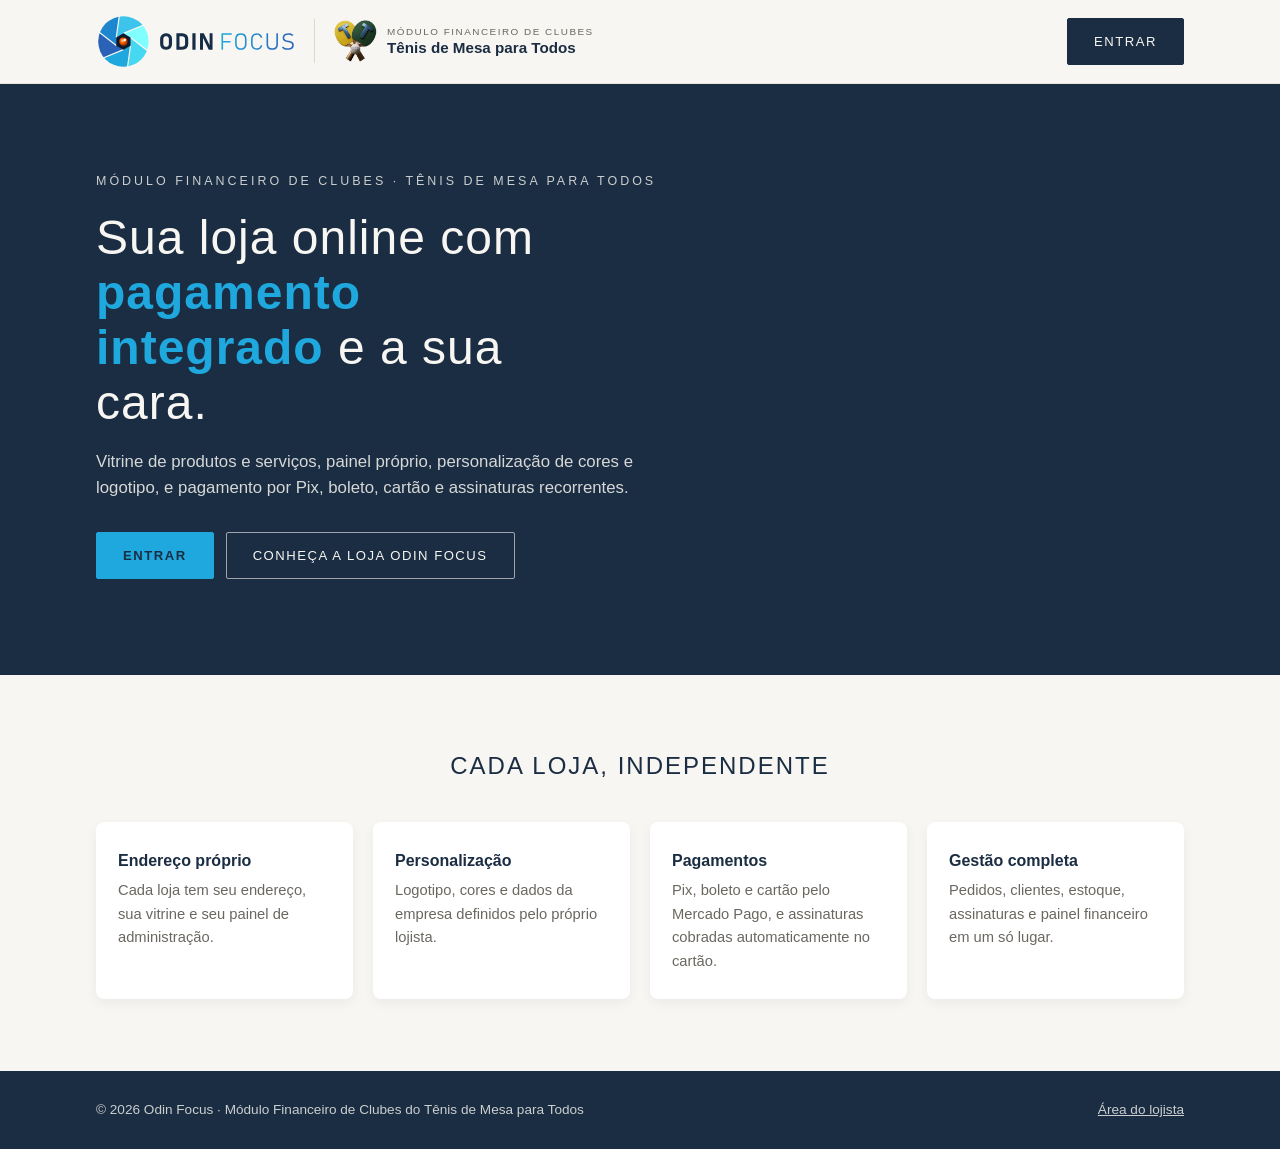
==== index.html @ c270cd3b "Identidade: selo do Tênis de Mesa para Todos (Módulo Financeiro de Clubes) O Odin Focus passa a se a" ====
<!DOCTYPE html>
<html lang="pt-BR">
<head>
  <meta charset="UTF-8">
  <meta name="viewport" content="width=device-width, initial-scale=1">
  <title>Odin Focus · Módulo Financeiro de Clubes · Tênis de Mesa para Todos</title>
  <meta name="description" content="Odin Focus, o Módulo Financeiro de Clubes do Tênis de Mesa para Todos: loja, painel próprio, personalização e pagamento por Pix, boleto, cartão e assinaturas.">
  <meta name="theme-color" content="#1B2D42">
  <link rel="icon" href="img/odin-focus-simbolo.svg" type="image/svg+xml">
  <style>
    :root { --azul: #1B2D42; --creme: #F7F6F2; --bege: #E5DECF; --realce: #1FA8DD; --texto: #333; --suave: #6B6760; }
    * { box-sizing: border-box; margin: 0; }
    body { font: 16px/1.6 'Helvetica Neue', Helvetica, Arial, sans-serif; color: var(--texto); background: var(--creme); }
    a { color: inherit; }
    .container { width: 100%; max-width: 1120px; margin: 0 auto; padding: 0 16px; }
    .topo { background: var(--creme); border-bottom: 1px solid #E9E4D9; position: sticky; top: 0; z-index: 10; }
    .topo-in { display: flex; align-items: center; justify-content: space-between; gap: 16px; padding: 14px 16px; }
    .topo img { width: 200px; height: auto; display: block; }
    .btn { display: inline-block; background: var(--azul); color: var(--creme); text-decoration: none; padding: 12px 26px; border-radius: 2px; letter-spacing: 1.5px; text-transform: uppercase; font-size: .82rem; border: 1px solid var(--azul); }
    .btn:hover { opacity: .9; }
    .btn-claro { background: transparent; color: var(--creme); border-color: rgba(247, 246, 242, .6); }
    .hero { background: var(--azul); color: var(--creme); padding: 88px 0 96px; }
    .hero h1 { font-size: clamp(1.9rem, 4.5vw, 3rem); line-height: 1.15; font-weight: 400; letter-spacing: 1px; max-width: 18ch; }
    .hero h1 strong { color: var(--realce); font-weight: 600; }
    .hero p { margin: 18px 0 30px; max-width: 58ch; opacity: .85; font-size: 1.05rem; }
    .hero .acoes { display: flex; gap: 12px; flex-wrap: wrap; }
    .hero .btn:not(.btn-claro) { background: var(--realce); border-color: var(--realce); color: var(--azul); font-weight: 600; }
    .recursos { padding: 72px 0; }
    .recursos h2 { text-align: center; color: var(--azul); font-size: 1.5rem; letter-spacing: 2px; text-transform: uppercase; font-weight: 400; margin-bottom: 36px; }
    .grade { display: grid; grid-template-columns: repeat(auto-fit, minmax(240px, 1fr)); gap: 20px; }
    .card { background: #fff; border-radius: 8px; padding: 26px 22px; box-shadow: 0 4px 12px rgba(0, 0, 0, .05); }
    .card h3 { color: var(--azul); font-size: 1rem; margin-bottom: 6px; }
    .card p { color: var(--suave); font-size: .92rem; }
    .rodape { background: var(--azul); color: var(--creme); padding: 28px 0; font-size: .85rem; }
    .rodape-in { display: flex; justify-content: space-between; gap: 16px; flex-wrap: wrap; opacity: .8; }
    /* Selo do Tênis de Mesa para Todos: o Odin Focus é o Módulo Financeiro de Clubes */
    .topo-marcas { display: flex; align-items: center; gap: 18px; min-width: 0; }
    .selo-clubes { display: inline-flex; align-items: center; gap: 10px; color: var(--azul); text-decoration: none; line-height: 1.25; padding-left: 18px; border-left: 1px solid #E0D9CB; }
    .topo .selo-clubes img { width: 44px; height: 44px; object-fit: contain; flex: none; }
    .selo-clubes span { display: flex; flex-direction: column; }
    .selo-clubes small { font-size: .62rem; letter-spacing: 1.5px; text-transform: uppercase; color: var(--suave); }
    .selo-clubes strong { font-size: .95rem; }
    .selo-clubes:hover strong { text-decoration: underline; text-underline-offset: 3px; }
    .hero .sobretitulo { font-size: .78rem; letter-spacing: 3px; text-transform: uppercase; opacity: .8; margin: 0 0 18px; max-width: none; }
    @media (max-width: 760px) { .selo-clubes span { display: none; } .selo-clubes { padding-left: 12px; } .topo-marcas { gap: 12px; } }
    @media (max-width: 560px) { .topo img { width: 150px; } .btn { padding: 11px 18px; } .hero { padding: 60px 0; } }
  </style>
</head>
<body>
  <header class="topo">
    <div class="topo-in container">
      <div class="topo-marcas">
        <a href="/" aria-label="Odin Focus"><img src="img/odin-focus-logo.svg" alt="Odin Focus" width="200" height="55"></a>
        <a class="selo-clubes" href="https://www.tenisdemesasp.com.br" target="_blank" rel="noopener" aria-label="Módulo Financeiro de Clubes · Tênis de Mesa para Todos">
          <img src="loja/img/tenis-de-mesa-para-todos.png" alt="" width="44" height="44">
          <span><small>Módulo Financeiro de Clubes</small><strong>Tênis de Mesa para Todos</strong></span>
        </a>
      </div>
      <a class="btn" href="loja/entrar.html">Entrar</a>
    </div>
  </header>

  <main>
    <section class="hero">
      <div class="container">
        <p class="sobretitulo">Módulo Financeiro de Clubes · Tênis de Mesa para Todos</p>
        <h1>Sua loja online com <strong>pagamento integrado</strong> e a sua cara.</h1>
        <p>Vitrine de produtos e serviços, painel próprio, personalização de cores e logotipo, e pagamento por Pix, boleto, cartão e assinaturas recorrentes.</p>
        <div class="acoes">
          <a class="btn" href="loja/entrar.html">Entrar</a>
          <a class="btn btn-claro" href="loja/">Conheça a loja Odin Focus</a>
        </div>
      </div>
    </section>

    <section class="recursos">
      <div class="container">
        <h2>Cada loja, independente</h2>
        <div class="grade">
          <div class="card"><h3>Endereço próprio</h3><p>Cada loja tem seu endereço, sua vitrine e seu painel de administração.</p></div>
          <div class="card"><h3>Personalização</h3><p>Logotipo, cores e dados da empresa definidos pelo próprio lojista.</p></div>
          <div class="card"><h3>Pagamentos</h3><p>Pix, boleto e cartão pelo Mercado Pago, e assinaturas cobradas automaticamente no cartão.</p></div>
          <div class="card"><h3>Gestão completa</h3><p>Pedidos, clientes, estoque, assinaturas e painel financeiro em um só lugar.</p></div>
        </div>
      </div>
    </section>
  </main>

  <footer class="rodape">
    <div class="container rodape-in">
      <span>© <span id="ano">2026</span> Odin Focus · Módulo Financeiro de Clubes do Tênis de Mesa para Todos</span>
      <a href="loja/entrar.html">Área do lojista</a>
    </div>
  </footer>
  <script>document.getElementById('ano').textContent = new Date().getFullYear();</script>
</body>
</html>
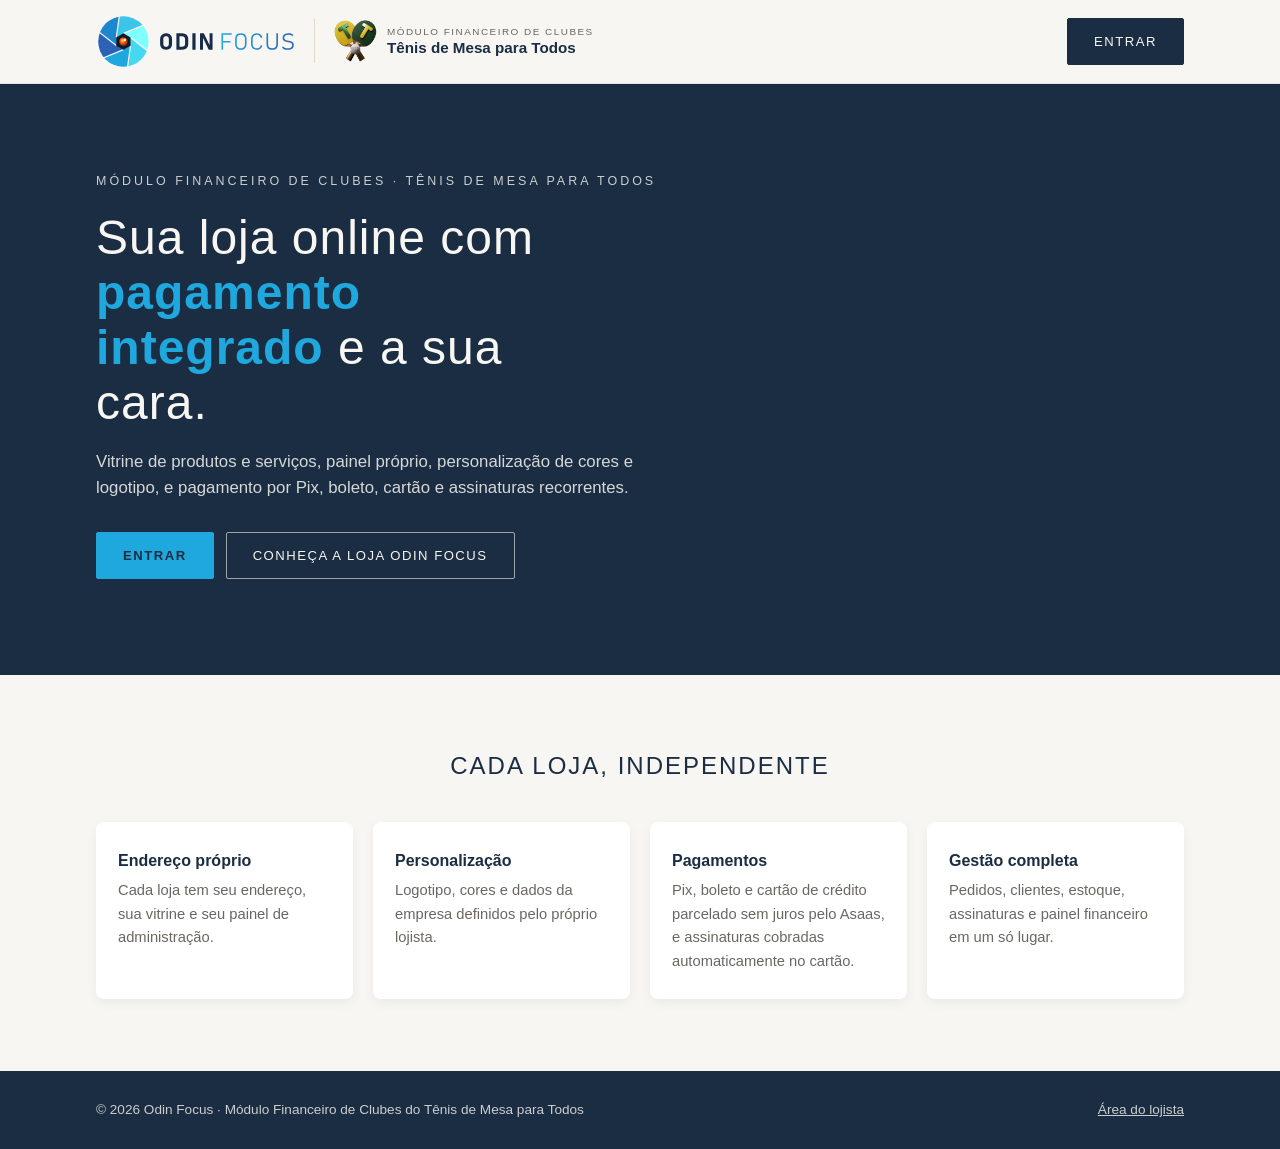
==== commit edea274e: "Pagamentos: só o Asaas (Pix, boleto, cartão de crédito e assinaturas); sai o Mercado Pago - Pix com " ====
--- a/index.html
+++ b/index.html
@@ -79,7 +79,7 @@
         <div class="grade">
           <div class="card"><h3>Endereço próprio</h3><p>Cada loja tem seu endereço, sua vitrine e seu painel de administração.</p></div>
           <div class="card"><h3>Personalização</h3><p>Logotipo, cores e dados da empresa definidos pelo próprio lojista.</p></div>
-          <div class="card"><h3>Pagamentos</h3><p>Pix, boleto e cartão pelo Mercado Pago, e assinaturas cobradas automaticamente no cartão.</p></div>
+          <div class="card"><h3>Pagamentos</h3><p>Pix, boleto e cartão de crédito parcelado sem juros pelo Asaas, e assinaturas cobradas automaticamente no cartão.</p></div>
           <div class="card"><h3>Gestão completa</h3><p>Pedidos, clientes, estoque, assinaturas e painel financeiro em um só lugar.</p></div>
         </div>
       </div>
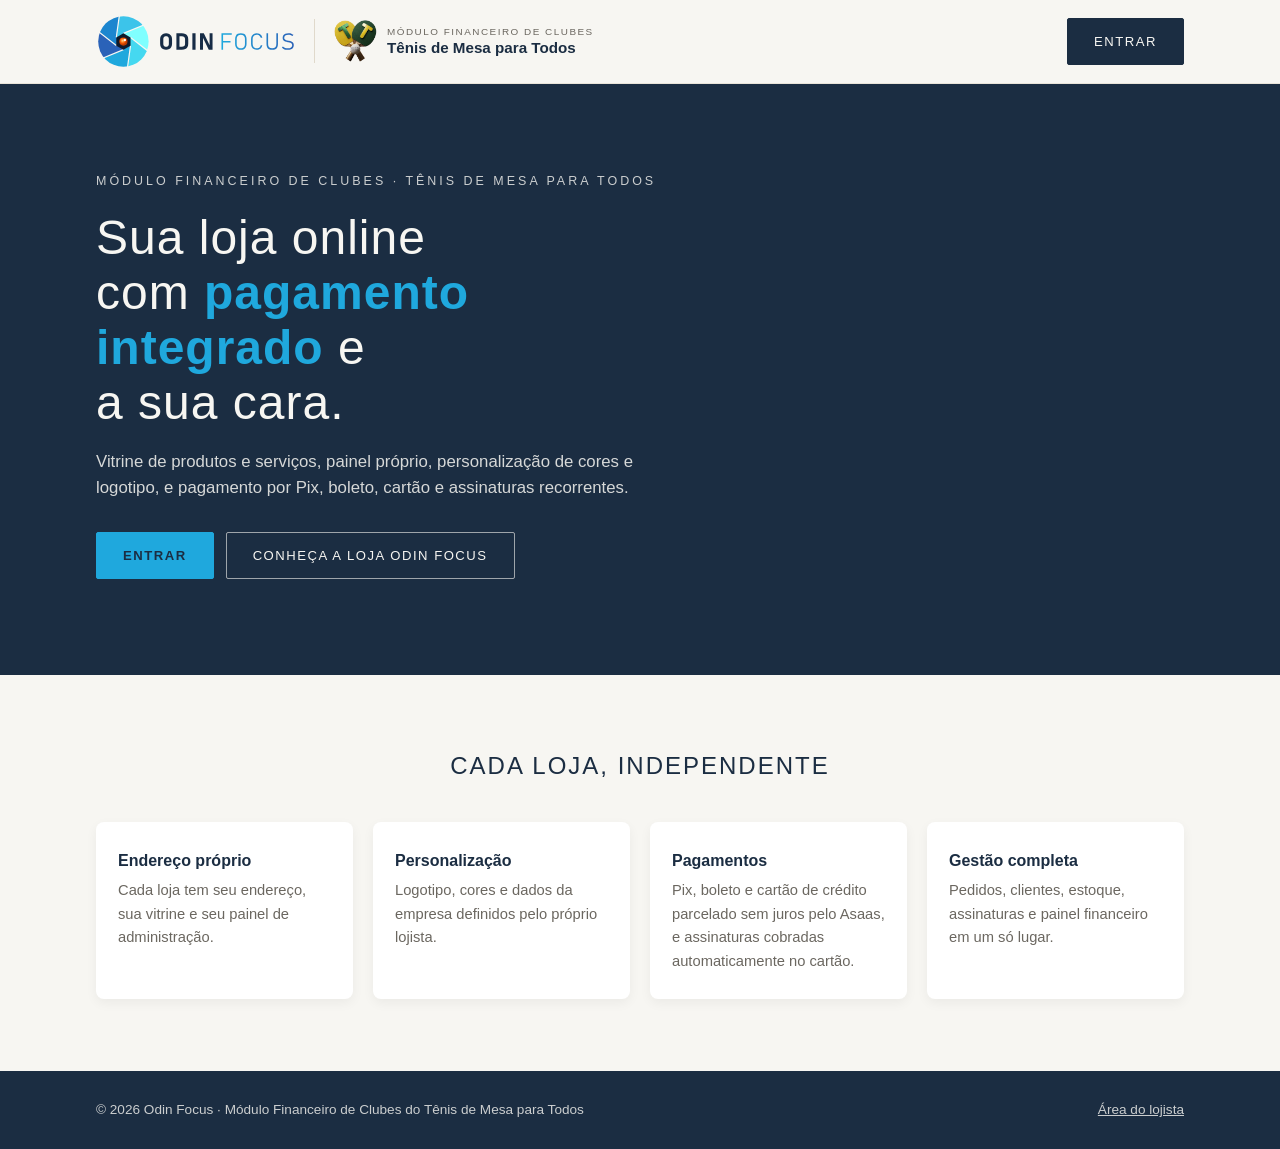
==== commit 2f269e69: "Destaque: título sem palavra sozinha na linha (text-wrap: balance, 20ch, fonte menor em telas médias" ====
--- a/index.html
+++ b/index.html
@@ -20,7 +20,7 @@
     .btn:hover { opacity: .9; }
     .btn-claro { background: transparent; color: var(--creme); border-color: rgba(247, 246, 242, .6); }
     .hero { background: var(--azul); color: var(--creme); padding: 88px 0 96px; }
-    .hero h1 { font-size: clamp(1.9rem, 4.5vw, 3rem); line-height: 1.15; font-weight: 400; letter-spacing: 1px; max-width: 18ch; }
+    .hero h1 { font-size: clamp(1.9rem, 4.5vw, 3rem); line-height: 1.15; font-weight: 400; letter-spacing: 1px; max-width: 18ch; text-wrap: balance; }
     .hero h1 strong { color: var(--realce); font-weight: 600; }
     .hero p { margin: 18px 0 30px; max-width: 58ch; opacity: .85; font-size: 1.05rem; }
     .hero .acoes { display: flex; gap: 12px; flex-wrap: wrap; }
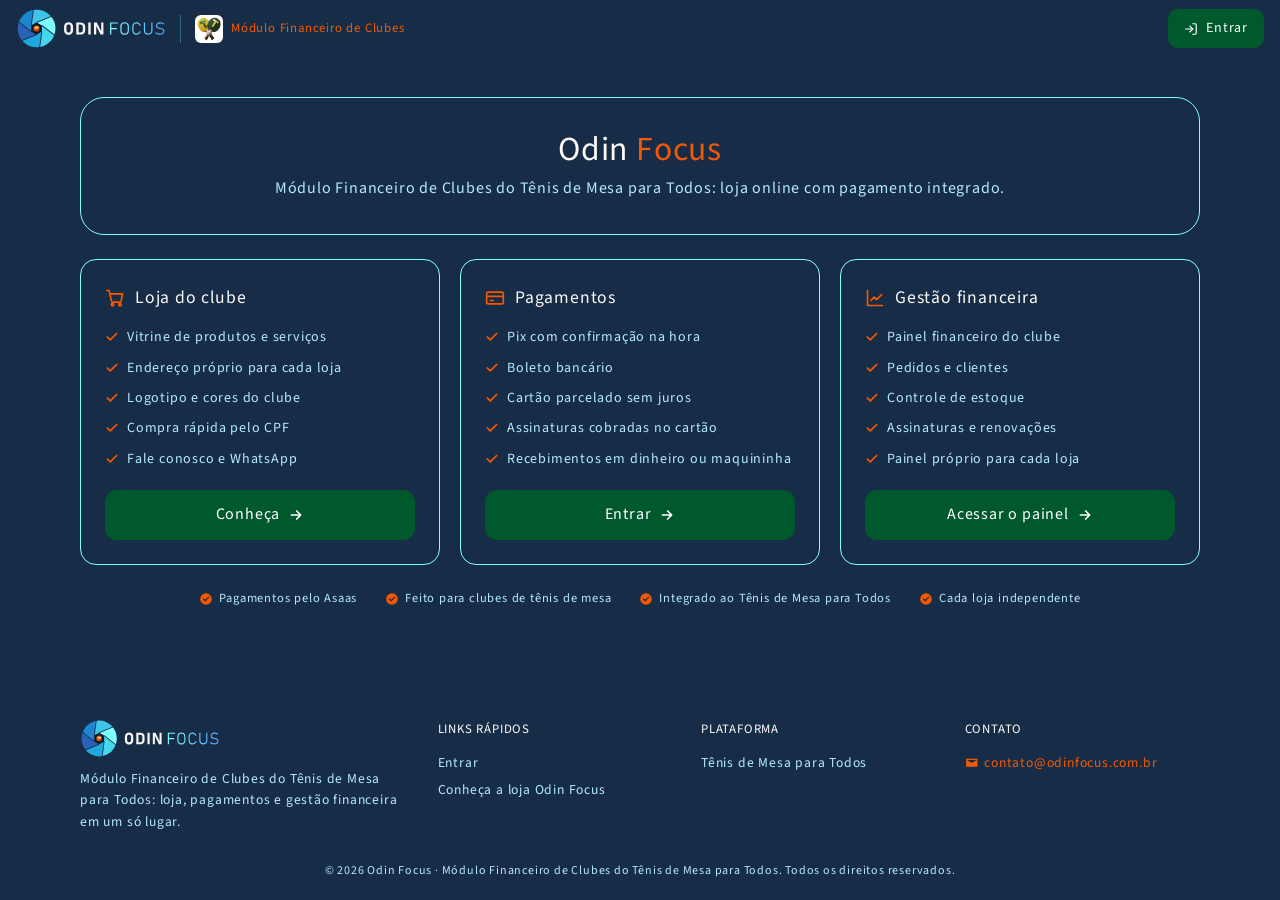
==== commit b6dfaaa8: "Padrão visual do Tênis de Mesa para Todos em todo o Odin - Fonte Source Sans 3 sem negrito e com esp" ====
--- a/index.html
+++ b/index.html
@@ -5,91 +5,165 @@
   <meta name="viewport" content="width=device-width, initial-scale=1">
   <title>Odin Focus · Módulo Financeiro de Clubes · Tênis de Mesa para Todos</title>
   <meta name="description" content="Odin Focus, o Módulo Financeiro de Clubes do Tênis de Mesa para Todos: loja, painel próprio, personalização e pagamento por Pix, boleto, cartão e assinaturas.">
-  <meta name="theme-color" content="#1B2D42">
+  <meta name="theme-color" content="#172C46">
   <link rel="icon" href="img/odin-focus-simbolo.svg" type="image/svg+xml">
+  <!-- Fonte do Tênis de Mesa para Todos: Source Sans 3 (Google Fonts) -->
+  <link rel="preconnect" href="https://fonts.googleapis.com">
+  <link rel="preconnect" href="https://fonts.gstatic.com" crossorigin>
+  <link href="https://fonts.googleapis.com/css2?family=Source+Sans+3&display=swap" rel="stylesheet">
   <style>
-    :root { --azul: #1B2D42; --creme: #F7F6F2; --bege: #E5DECF; --realce: #1FA8DD; --texto: #333; --suave: #6B6760; }
-    * { box-sizing: border-box; margin: 0; }
-    body { font: 16px/1.6 'Helvetica Neue', Helvetica, Arial, sans-serif; color: var(--texto); background: var(--creme); }
+    /* Padrão visual do Tênis de Mesa para Todos (tenisdemesasp.com.br): fundo azul-marinho, textos celeste,
+       quadros só com borda ciano, botões verdes, ícones laranja, Source Sans 3 sem negrito. */
+    :root { --marinho: #172C46; --celeste: #B4ECFC; --borda: #80FFFF; --verde: #00592D; --laranja: #F45900; --neve: #FFFAFA; color-scheme: dark; }
+    * { box-sizing: border-box; margin: 0; font-weight: 400; }
+    body { font: 16px/1.6 'Source Sans 3', 'Segoe UI', Arial, sans-serif; letter-spacing: .05em; color: var(--celeste); background: var(--marinho); min-height: 100vh; display: flex; flex-direction: column; -webkit-font-smoothing: antialiased; }
     a { color: inherit; }
-    .container { width: 100%; max-width: 1120px; margin: 0 auto; padding: 0 16px; }
-    .topo { background: var(--creme); border-bottom: 1px solid #E9E4D9; position: sticky; top: 0; z-index: 10; }
-    .topo-in { display: flex; align-items: center; justify-content: space-between; gap: 16px; padding: 14px 16px; }
-    .topo img { width: 200px; height: auto; display: block; }
-    .btn { display: inline-block; background: var(--azul); color: var(--creme); text-decoration: none; padding: 12px 26px; border-radius: 2px; letter-spacing: 1.5px; text-transform: uppercase; font-size: .82rem; border: 1px solid var(--azul); }
-    .btn:hover { opacity: .9; }
-    .btn-claro { background: transparent; color: var(--creme); border-color: rgba(247, 246, 242, .6); }
-    .hero { background: var(--azul); color: var(--creme); padding: 88px 0 96px; }
-    .hero h1 { font-size: clamp(1.9rem, 4.5vw, 3rem); line-height: 1.15; font-weight: 400; letter-spacing: 1px; max-width: 18ch; text-wrap: balance; }
-    .hero h1 strong { color: var(--realce); font-weight: 600; }
-    .hero p { margin: 18px 0 30px; max-width: 58ch; opacity: .85; font-size: 1.05rem; }
-    .hero .acoes { display: flex; gap: 12px; flex-wrap: wrap; }
-    .hero .btn:not(.btn-claro) { background: var(--realce); border-color: var(--realce); color: var(--azul); font-weight: 600; }
-    .recursos { padding: 72px 0; }
-    .recursos h2 { text-align: center; color: var(--azul); font-size: 1.5rem; letter-spacing: 2px; text-transform: uppercase; font-weight: 400; margin-bottom: 36px; }
-    .grade { display: grid; grid-template-columns: repeat(auto-fit, minmax(240px, 1fr)); gap: 20px; }
-    .card { background: #fff; border-radius: 8px; padding: 26px 22px; box-shadow: 0 4px 12px rgba(0, 0, 0, .05); }
-    .card h3 { color: var(--azul); font-size: 1rem; margin-bottom: 6px; }
-    .card p { color: var(--suave); font-size: .92rem; }
-    .rodape { background: var(--azul); color: var(--creme); padding: 28px 0; font-size: .85rem; }
-    .rodape-in { display: flex; justify-content: space-between; gap: 16px; flex-wrap: wrap; opacity: .8; }
-    /* Selo do Tênis de Mesa para Todos: o Odin Focus é o Módulo Financeiro de Clubes */
-    .topo-marcas { display: flex; align-items: center; gap: 18px; min-width: 0; }
-    .selo-clubes { display: inline-flex; align-items: center; gap: 10px; color: var(--azul); text-decoration: none; line-height: 1.25; padding-left: 18px; border-left: 1px solid #E0D9CB; }
-    .topo .selo-clubes img { width: 44px; height: 44px; object-fit: contain; flex: none; }
-    .selo-clubes span { display: flex; flex-direction: column; }
-    .selo-clubes small { font-size: .62rem; letter-spacing: 1.5px; text-transform: uppercase; color: var(--suave); }
-    .selo-clubes strong { font-size: .95rem; }
-    .selo-clubes:hover strong { text-decoration: underline; text-underline-offset: 3px; }
-    .hero .sobretitulo { font-size: .78rem; letter-spacing: 3px; text-transform: uppercase; opacity: .8; margin: 0 0 18px; max-width: none; }
-    @media (max-width: 760px) { .selo-clubes span { display: none; } .selo-clubes { padding-left: 12px; } .topo-marcas { gap: 12px; } }
-    @media (max-width: 560px) { .topo img { width: 150px; } .btn { padding: 11px 18px; } .hero { padding: 60px 0; } }
+    .ico { width: 1em; height: 1em; flex: none; }
+    .container { width: 100%; max-width: 1152px; margin: 0 auto; padding: 0 16px; }
+
+    /* Barra fina no topo */
+    .topo { position: sticky; top: 0; z-index: 10; background: var(--marinho); font-size: .8rem; }
+    .topo-in { display: flex; align-items: center; justify-content: space-between; gap: 12px; padding: 8px 16px; flex-wrap: wrap; max-width: 1280px; margin: 0 auto; }
+    .topo-marcas { display: flex; align-items: center; gap: 14px; min-width: 0; }
+    .topo-logo img { width: 150px; height: auto; display: block; }
+    .selo-clubes { display: inline-flex; align-items: center; gap: 8px; text-decoration: none; color: var(--laranja); padding-left: 14px; border-left: 1px solid rgba(128, 255, 255, .3); }
+    .selo-clubes img { width: 28px; height: 28px; object-fit: contain; background: #fff; border-radius: 6px; padding: 2px; }
+    .selo-clubes:hover span { text-decoration: underline; text-underline-offset: 3px; }
+    .btn { display: inline-flex; align-items: center; justify-content: center; gap: 8px; background: var(--verde); color: #fff; text-decoration: none; padding: 12px 20px; border-radius: 12px; font-size: 1rem; transition: filter .2s ease; }
+    .btn:hover { filter: brightness(1.15); }
+    .btn-topo { padding: 8px 16px; font-size: .875rem; border-radius: 10px; }
+
+    main { flex: 1; padding: 40px 0 24px; }
+    /* Quadro de apresentação */
+    .hero { border: 1px solid var(--borda); border-radius: 24px; padding: 32px 24px; text-align: center; }
+    .hero h1 { color: var(--neve); font-size: clamp(1.6rem, 3vw, 2.1rem); line-height: 1.2; }
+    .hero h1 span { color: var(--laranja); }
+    .hero p { margin-top: 6px; }
+    /* Três quadros com lista de recursos */
+    .cartoes { display: grid; grid-template-columns: repeat(3, 1fr); gap: 20px; margin-top: 24px; }
+    .cartao { border: 1px solid var(--borda); border-radius: 16px; padding: 24px; display: flex; flex-direction: column; }
+    .cartao h2 { display: flex; align-items: center; gap: 10px; color: var(--neve); font-size: 1.1rem; margin-bottom: 14px; }
+    .cartao h2 .ico { color: var(--laranja); width: 20px; height: 20px; }
+    .cartao ul { list-style: none; padding: 0; display: grid; gap: 8px; font-size: .875rem; flex: 1; }
+    .cartao li { display: flex; align-items: flex-start; gap: 8px; }
+    .cartao li .ico { color: var(--laranja); margin-top: 4px; width: 14px; height: 14px; }
+    .cartao .btn { margin-top: 20px; width: 100%; }
+    /* Selos com ícone laranja */
+    .selos { display: flex; flex-wrap: wrap; justify-content: center; gap: 10px 28px; margin-top: 24px; font-size: .78rem; }
+    .selos span { display: inline-flex; align-items: center; gap: 6px; }
+    .selos .ico { color: var(--laranja); width: 14px; height: 14px; }
+
+    /* Rodapé em colunas */
+    .rodape { padding: 36px 0 20px; font-size: .85rem; }
+    .rodape-in { display: grid; grid-template-columns: 1.4fr 1fr 1fr 1fr; gap: 28px; }
+    .rodape h3 { color: var(--neve); font-size: .8rem; text-transform: uppercase; margin-bottom: 12px; }
+    .rodape ul { list-style: none; padding: 0; display: grid; gap: 6px; }
+    .rodape a { text-decoration: none; }
+    .rodape a:hover { color: var(--laranja); }
+    .rodape-marca img { width: 140px; height: auto; display: block; margin-bottom: 10px; }
+    .rodape .contato a { color: var(--laranja); display: inline-flex; align-items: center; gap: 6px; }
+    .rodape-base { text-align: center; font-size: .75rem; margin-top: 28px; }
+    @media (max-width: 860px) { .cartoes { grid-template-columns: 1fr; } .rodape-in { grid-template-columns: 1fr 1fr; } }
+    @media (max-width: 560px) { .topo-logo img { width: 120px; } .selo-clubes span { display: none; } .hero { padding: 24px 16px; } .rodape-in { grid-template-columns: 1fr; } }
   </style>
 </head>
 <body>
   <header class="topo">
-    <div class="topo-in container">
+    <div class="topo-in">
       <div class="topo-marcas">
-        <a href="/" aria-label="Odin Focus"><img src="img/odin-focus-logo.svg" alt="Odin Focus" width="200" height="55"></a>
-        <a class="selo-clubes" href="https://www.tenisdemesasp.com.br" target="_blank" rel="noopener" aria-label="Módulo Financeiro de Clubes · Tênis de Mesa para Todos">
-          <img src="loja/img/tenis-de-mesa-para-todos.png" alt="" width="44" height="44">
-          <span><small>Módulo Financeiro de Clubes</small><strong>Tênis de Mesa para Todos</strong></span>
+        <a class="topo-logo" href="/" aria-label="Odin Focus"><img src="img/odin-focus-logo-negativo.svg" alt="Odin Focus" width="150" height="42"></a>
+        <a class="selo-clubes" href="https://www.tenisdemesasp.com.br" target="_blank" rel="noopener" title="Tênis de Mesa para Todos">
+          <img src="loja/img/tenis-de-mesa-para-todos.png" alt="" width="28" height="28">
+          <span>Módulo Financeiro de Clubes</span>
         </a>
       </div>
-      <a class="btn" href="loja/entrar.html">Entrar</a>
+      <a class="btn btn-topo" href="loja/entrar.html">
+        <svg class="ico" viewBox="0 0 24 24" fill="none" stroke="currentColor" stroke-width="2" stroke-linecap="round" stroke-linejoin="round" aria-hidden="true"><path d="M15 3h4a2 2 0 0 1 2 2v14a2 2 0 0 1-2 2h-4"/><path d="M10 17l5-5-5-5"/><path d="M15 12H3"/></svg>
+        Entrar
+      </a>
     </div>
   </header>
 
   <main>
-    <section class="hero">
-      <div class="container">
-        <p class="sobretitulo">Módulo Financeiro de Clubes · Tênis de Mesa para Todos</p>
-        <h1>Sua loja online com <strong>pagamento integrado</strong> e a sua cara.</h1>
-        <p>Vitrine de produtos e serviços, painel próprio, personalização de cores e logotipo, e pagamento por Pix, boleto, cartão e assinaturas recorrentes.</p>
-        <div class="acoes">
-          <a class="btn" href="loja/entrar.html">Entrar</a>
-          <a class="btn btn-claro" href="loja/">Conheça a loja Odin Focus</a>
-        </div>
+    <div class="container">
+      <section class="hero">
+        <h1>Odin <span>Focus</span></h1>
+        <p>Módulo Financeiro de Clubes do Tênis de Mesa para Todos: loja online com pagamento integrado.</p>
+      </section>
+
+      <div class="cartoes">
+        <section class="cartao">
+          <h2><svg class="ico" viewBox="0 0 24 24" fill="none" stroke="currentColor" stroke-width="2" stroke-linecap="round" stroke-linejoin="round" aria-hidden="true"><circle cx="9" cy="20" r="1.5"/><circle cx="18" cy="20" r="1.5"/><path d="M2 3h3l2.7 12.4a2 2 0 0 0 2 1.6h7.7a2 2 0 0 0 2-1.6L21 7H6"/></svg>Loja do clube</h2>
+          <ul>
+            <li><svg class="ico" viewBox="0 0 24 24" fill="none" stroke="currentColor" stroke-width="3" stroke-linecap="round" stroke-linejoin="round" aria-hidden="true"><path d="M20 6 9 17l-5-5"/></svg>Vitrine de produtos e serviços</li>
+            <li><svg class="ico" viewBox="0 0 24 24" fill="none" stroke="currentColor" stroke-width="3" stroke-linecap="round" stroke-linejoin="round" aria-hidden="true"><path d="M20 6 9 17l-5-5"/></svg>Endereço próprio para cada loja</li>
+            <li><svg class="ico" viewBox="0 0 24 24" fill="none" stroke="currentColor" stroke-width="3" stroke-linecap="round" stroke-linejoin="round" aria-hidden="true"><path d="M20 6 9 17l-5-5"/></svg>Logotipo e cores do clube</li>
+            <li><svg class="ico" viewBox="0 0 24 24" fill="none" stroke="currentColor" stroke-width="3" stroke-linecap="round" stroke-linejoin="round" aria-hidden="true"><path d="M20 6 9 17l-5-5"/></svg>Compra rápida pelo CPF</li>
+            <li><svg class="ico" viewBox="0 0 24 24" fill="none" stroke="currentColor" stroke-width="3" stroke-linecap="round" stroke-linejoin="round" aria-hidden="true"><path d="M20 6 9 17l-5-5"/></svg>Fale conosco e WhatsApp</li>
+          </ul>
+          <a class="btn" href="loja/">Conheça <svg class="ico" viewBox="0 0 24 24" fill="none" stroke="currentColor" stroke-width="2.5" stroke-linecap="round" stroke-linejoin="round" aria-hidden="true"><path d="M5 12h14M13 6l6 6-6 6"/></svg></a>
+        </section>
+
+        <section class="cartao">
+          <h2><svg class="ico" viewBox="0 0 24 24" fill="none" stroke="currentColor" stroke-width="2" stroke-linecap="round" stroke-linejoin="round" aria-hidden="true"><rect x="2" y="5" width="20" height="14" rx="2"/><path d="M2 10h20M6 15h4"/></svg>Pagamentos</h2>
+          <ul>
+            <li><svg class="ico" viewBox="0 0 24 24" fill="none" stroke="currentColor" stroke-width="3" stroke-linecap="round" stroke-linejoin="round" aria-hidden="true"><path d="M20 6 9 17l-5-5"/></svg>Pix com confirmação na hora</li>
+            <li><svg class="ico" viewBox="0 0 24 24" fill="none" stroke="currentColor" stroke-width="3" stroke-linecap="round" stroke-linejoin="round" aria-hidden="true"><path d="M20 6 9 17l-5-5"/></svg>Boleto bancário</li>
+            <li><svg class="ico" viewBox="0 0 24 24" fill="none" stroke="currentColor" stroke-width="3" stroke-linecap="round" stroke-linejoin="round" aria-hidden="true"><path d="M20 6 9 17l-5-5"/></svg>Cartão parcelado sem juros</li>
+            <li><svg class="ico" viewBox="0 0 24 24" fill="none" stroke="currentColor" stroke-width="3" stroke-linecap="round" stroke-linejoin="round" aria-hidden="true"><path d="M20 6 9 17l-5-5"/></svg>Assinaturas cobradas no cartão</li>
+            <li><svg class="ico" viewBox="0 0 24 24" fill="none" stroke="currentColor" stroke-width="3" stroke-linecap="round" stroke-linejoin="round" aria-hidden="true"><path d="M20 6 9 17l-5-5"/></svg>Recebimentos em dinheiro ou maquininha</li>
+          </ul>
+          <a class="btn" href="loja/entrar.html">Entrar <svg class="ico" viewBox="0 0 24 24" fill="none" stroke="currentColor" stroke-width="2.5" stroke-linecap="round" stroke-linejoin="round" aria-hidden="true"><path d="M5 12h14M13 6l6 6-6 6"/></svg></a>
+        </section>
+
+        <section class="cartao">
+          <h2><svg class="ico" viewBox="0 0 24 24" fill="none" stroke="currentColor" stroke-width="2" stroke-linecap="round" stroke-linejoin="round" aria-hidden="true"><path d="M3 3v18h18"/><path d="M7 15l4-4 3 3 6-6"/></svg>Gestão financeira</h2>
+          <ul>
+            <li><svg class="ico" viewBox="0 0 24 24" fill="none" stroke="currentColor" stroke-width="3" stroke-linecap="round" stroke-linejoin="round" aria-hidden="true"><path d="M20 6 9 17l-5-5"/></svg>Painel financeiro do clube</li>
+            <li><svg class="ico" viewBox="0 0 24 24" fill="none" stroke="currentColor" stroke-width="3" stroke-linecap="round" stroke-linejoin="round" aria-hidden="true"><path d="M20 6 9 17l-5-5"/></svg>Pedidos e clientes</li>
+            <li><svg class="ico" viewBox="0 0 24 24" fill="none" stroke="currentColor" stroke-width="3" stroke-linecap="round" stroke-linejoin="round" aria-hidden="true"><path d="M20 6 9 17l-5-5"/></svg>Controle de estoque</li>
+            <li><svg class="ico" viewBox="0 0 24 24" fill="none" stroke="currentColor" stroke-width="3" stroke-linecap="round" stroke-linejoin="round" aria-hidden="true"><path d="M20 6 9 17l-5-5"/></svg>Assinaturas e renovações</li>
+            <li><svg class="ico" viewBox="0 0 24 24" fill="none" stroke="currentColor" stroke-width="3" stroke-linecap="round" stroke-linejoin="round" aria-hidden="true"><path d="M20 6 9 17l-5-5"/></svg>Painel próprio para cada loja</li>
+          </ul>
+          <a class="btn" href="loja/entrar.html">Acessar o painel <svg class="ico" viewBox="0 0 24 24" fill="none" stroke="currentColor" stroke-width="2.5" stroke-linecap="round" stroke-linejoin="round" aria-hidden="true"><path d="M5 12h14M13 6l6 6-6 6"/></svg></a>
+        </section>
       </div>
-    </section>
 
-    <section class="recursos">
-      <div class="container">
-        <h2>Cada loja, independente</h2>
-        <div class="grade">
-          <div class="card"><h3>Endereço próprio</h3><p>Cada loja tem seu endereço, sua vitrine e seu painel de administração.</p></div>
-          <div class="card"><h3>Personalização</h3><p>Logotipo, cores e dados da empresa definidos pelo próprio lojista.</p></div>
-          <div class="card"><h3>Pagamentos</h3><p>Pix, boleto e cartão de crédito parcelado sem juros pelo Asaas, e assinaturas cobradas automaticamente no cartão.</p></div>
-          <div class="card"><h3>Gestão completa</h3><p>Pedidos, clientes, estoque, assinaturas e painel financeiro em um só lugar.</p></div>
-        </div>
+      <div class="selos">
+        <span><svg class="ico" viewBox="0 0 24 24" fill="currentColor" aria-hidden="true"><path d="M12 2a10 10 0 1 0 0 20 10 10 0 0 0 0-20zm-1.4 14.2-4.2-4.2 1.4-1.4 2.8 2.8 5.8-5.8 1.4 1.4z"/></svg>Pagamentos pelo Asaas</span>
+        <span><svg class="ico" viewBox="0 0 24 24" fill="currentColor" aria-hidden="true"><path d="M12 2a10 10 0 1 0 0 20 10 10 0 0 0 0-20zm-1.4 14.2-4.2-4.2 1.4-1.4 2.8 2.8 5.8-5.8 1.4 1.4z"/></svg>Feito para clubes de tênis de mesa</span>
+        <span><svg class="ico" viewBox="0 0 24 24" fill="currentColor" aria-hidden="true"><path d="M12 2a10 10 0 1 0 0 20 10 10 0 0 0 0-20zm-1.4 14.2-4.2-4.2 1.4-1.4 2.8 2.8 5.8-5.8 1.4 1.4z"/></svg>Integrado ao Tênis de Mesa para Todos</span>
+        <span><svg class="ico" viewBox="0 0 24 24" fill="currentColor" aria-hidden="true"><path d="M12 2a10 10 0 1 0 0 20 10 10 0 0 0 0-20zm-1.4 14.2-4.2-4.2 1.4-1.4 2.8 2.8 5.8-5.8 1.4 1.4z"/></svg>Cada loja independente</span>
       </div>
-    </section>
+    </div>
   </main>
 
   <footer class="rodape">
-    <div class="container rodape-in">
-      <span>© <span id="ano">2026</span> Odin Focus · Módulo Financeiro de Clubes do Tênis de Mesa para Todos</span>
-      <a href="loja/entrar.html">Área do lojista</a>
+    <div class="container">
+      <div class="rodape-in">
+        <div class="rodape-marca">
+          <img src="img/odin-focus-logo-negativo.svg" alt="Odin Focus" width="140" height="39">
+          <p>Módulo Financeiro de Clubes do Tênis de Mesa para Todos: loja, pagamentos e gestão financeira em um só lugar.</p>
+        </div>
+        <div>
+          <h3>Links rápidos</h3>
+          <ul>
+            <li><a href="loja/entrar.html">Entrar</a></li>
+            <li><a href="loja/">Conheça a loja Odin Focus</a></li>
+          </ul>
+        </div>
+        <div>
+          <h3>Plataforma</h3>
+          <ul>
+            <li><a href="https://www.tenisdemesasp.com.br" target="_blank" rel="noopener">Tênis de Mesa para Todos</a></li>
+          </ul>
+        </div>
+        <div class="contato">
+          <h3>Contato</h3>
+          <a href="mailto:contato@odinfocus.com.br"><svg class="ico" viewBox="0 0 24 24" fill="currentColor" aria-hidden="true"><path d="M2 5h20v14H2zm2 2v.5l8 5 8-5V7z"/></svg>contato@odinfocus.com.br</a>
+        </div>
+      </div>
+      <p class="rodape-base">© <span id="ano">2026</span> Odin Focus · Módulo Financeiro de Clubes do Tênis de Mesa para Todos. Todos os direitos reservados.</p>
     </div>
   </footer>
   <script>document.getElementById('ano').textContent = new Date().getFullYear();</script>
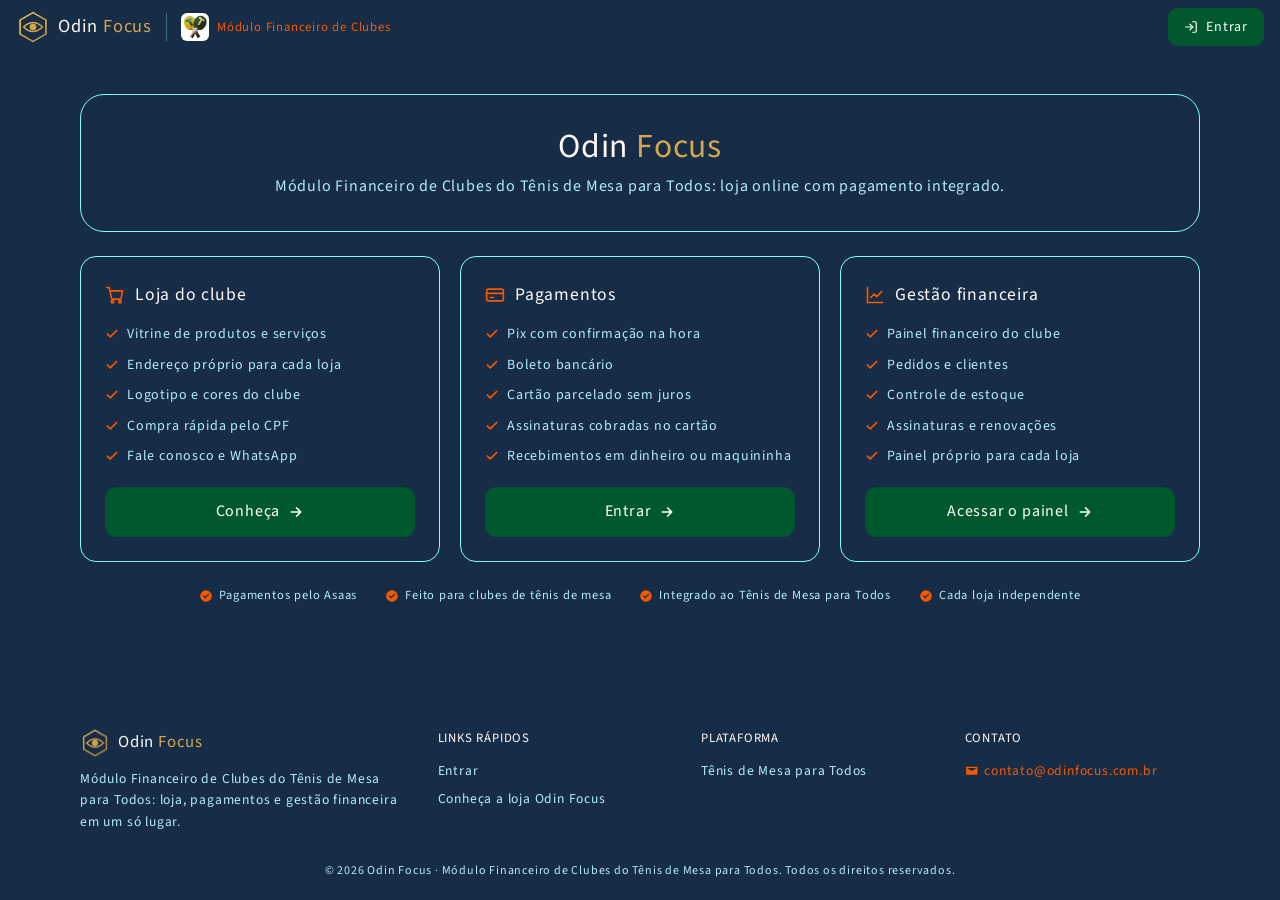
==== commit 93890d94: "Logotipo novo do Odin Focus na página inicial, no Entrar e nos ícones de aba - Página inicial: símbo" ====
--- a/index.html
+++ b/index.html
@@ -6,7 +6,7 @@
   <title>Odin Focus · Módulo Financeiro de Clubes · Tênis de Mesa para Todos</title>
   <meta name="description" content="Odin Focus, o Módulo Financeiro de Clubes do Tênis de Mesa para Todos: loja, painel próprio, personalização e pagamento por Pix, boleto, cartão e assinaturas.">
   <meta name="theme-color" content="#172C46">
-  <link rel="icon" href="img/odin-focus-simbolo.svg" type="image/svg+xml">
+  <link rel="icon" href="img/odin-focus-financeiro.png" type="image/png">
   <!-- Fonte do Tênis de Mesa para Todos: Source Sans 3 (Google Fonts) -->
   <link rel="preconnect" href="https://fonts.googleapis.com">
   <link rel="preconnect" href="https://fonts.gstatic.com" crossorigin>
@@ -14,7 +14,7 @@
   <style>
     /* Padrão visual do Tênis de Mesa para Todos (tenisdemesasp.com.br): fundo azul-marinho, textos celeste,
        quadros só com borda ciano, botões verdes, ícones laranja, Source Sans 3 sem negrito. */
-    :root { --marinho: #172C46; --celeste: #B4ECFC; --borda: #80FFFF; --verde: #00592D; --laranja: #F45900; --neve: #FFFAFA; color-scheme: dark; }
+    :root { --marinho: #172C46; --celeste: #B4ECFC; --borda: #80FFFF; --verde: #00592D; --laranja: #F45900; --neve: #FFFAFA; --ouro: #D4A74E; color-scheme: dark; }
     * { box-sizing: border-box; margin: 0; font-weight: 400; }
     body { font: 16px/1.6 'Source Sans 3', 'Segoe UI', Arial, sans-serif; letter-spacing: .05em; color: var(--celeste); background: var(--marinho); min-height: 100vh; display: flex; flex-direction: column; -webkit-font-smoothing: antialiased; }
     a { color: inherit; }
@@ -25,7 +25,10 @@
     .topo { position: sticky; top: 0; z-index: 10; background: var(--marinho); font-size: .8rem; }
     .topo-in { display: flex; align-items: center; justify-content: space-between; gap: 12px; padding: 8px 16px; flex-wrap: wrap; max-width: 1280px; margin: 0 auto; }
     .topo-marcas { display: flex; align-items: center; gap: 14px; min-width: 0; }
-    .topo-logo img { width: 150px; height: auto; display: block; }
+    /* Logotipo: símbolo do Odin Focus (hexágono dourado com olho) e o nome, com "Focus" no dourado do símbolo */
+    .topo-logo { display: inline-flex; align-items: center; gap: 8px; text-decoration: none; color: var(--neve); font-size: 1.15rem; }
+    .topo-logo img { width: 34px; height: 34px; display: block; }
+    .ouro { color: var(--ouro); }
     .selo-clubes { display: inline-flex; align-items: center; gap: 8px; text-decoration: none; color: var(--laranja); padding-left: 14px; border-left: 1px solid rgba(128, 255, 255, .3); }
     .selo-clubes img { width: 28px; height: 28px; object-fit: contain; background: #fff; border-radius: 6px; padding: 2px; }
     .selo-clubes:hover span { text-decoration: underline; text-underline-offset: 3px; }
@@ -37,7 +40,7 @@
     /* Quadro de apresentação */
     .hero { border: 1px solid var(--borda); border-radius: 24px; padding: 32px 24px; text-align: center; }
     .hero h1 { color: var(--neve); font-size: clamp(1.6rem, 3vw, 2.1rem); line-height: 1.2; }
-    .hero h1 span { color: var(--laranja); }
+    .hero h1 span { color: var(--ouro); }
     .hero p { margin-top: 6px; }
     /* Três quadros com lista de recursos */
     .cartoes { display: grid; grid-template-columns: repeat(3, 1fr); gap: 20px; margin-top: 24px; }
@@ -60,18 +63,19 @@
     .rodape ul { list-style: none; padding: 0; display: grid; gap: 6px; }
     .rodape a { text-decoration: none; }
     .rodape a:hover { color: var(--laranja); }
-    .rodape-marca img { width: 140px; height: auto; display: block; margin-bottom: 10px; }
+    .rodape-logo { display: inline-flex; align-items: center; gap: 8px; color: var(--neve); font-size: 1.05rem; margin-bottom: 10px; }
+    .rodape-logo img { width: 30px; height: 30px; display: block; }
     .rodape .contato a { color: var(--laranja); display: inline-flex; align-items: center; gap: 6px; }
     .rodape-base { text-align: center; font-size: .75rem; margin-top: 28px; }
     @media (max-width: 860px) { .cartoes { grid-template-columns: 1fr; } .rodape-in { grid-template-columns: 1fr 1fr; } }
-    @media (max-width: 560px) { .topo-logo img { width: 120px; } .selo-clubes span { display: none; } .hero { padding: 24px 16px; } .rodape-in { grid-template-columns: 1fr; } }
+    @media (max-width: 560px) { .selo-clubes span { display: none; } .hero { padding: 24px 16px; } .rodape-in { grid-template-columns: 1fr; } }
   </style>
 </head>
 <body>
   <header class="topo">
     <div class="topo-in">
       <div class="topo-marcas">
-        <a class="topo-logo" href="/" aria-label="Odin Focus"><img src="img/odin-focus-logo-negativo.svg" alt="Odin Focus" width="150" height="42"></a>
+        <a class="topo-logo" href="/"><img src="img/odin-focus-financeiro.png" alt="" width="34" height="34"><span>Odin <span class="ouro">Focus</span></span></a>
         <a class="selo-clubes" href="https://www.tenisdemesasp.com.br" target="_blank" rel="noopener" title="Tênis de Mesa para Todos">
           <img src="loja/img/tenis-de-mesa-para-todos.png" alt="" width="28" height="28">
           <span>Módulo Financeiro de Clubes</span>
@@ -142,7 +146,7 @@
     <div class="container">
       <div class="rodape-in">
         <div class="rodape-marca">
-          <img src="img/odin-focus-logo-negativo.svg" alt="Odin Focus" width="140" height="39">
+          <div class="rodape-logo"><img src="img/odin-focus-financeiro.png" alt="" width="30" height="30"><span>Odin <span class="ouro">Focus</span></span></div>
           <p>Módulo Financeiro de Clubes do Tênis de Mesa para Todos: loja, pagamentos e gestão financeira em um só lugar.</p>
         </div>
         <div>
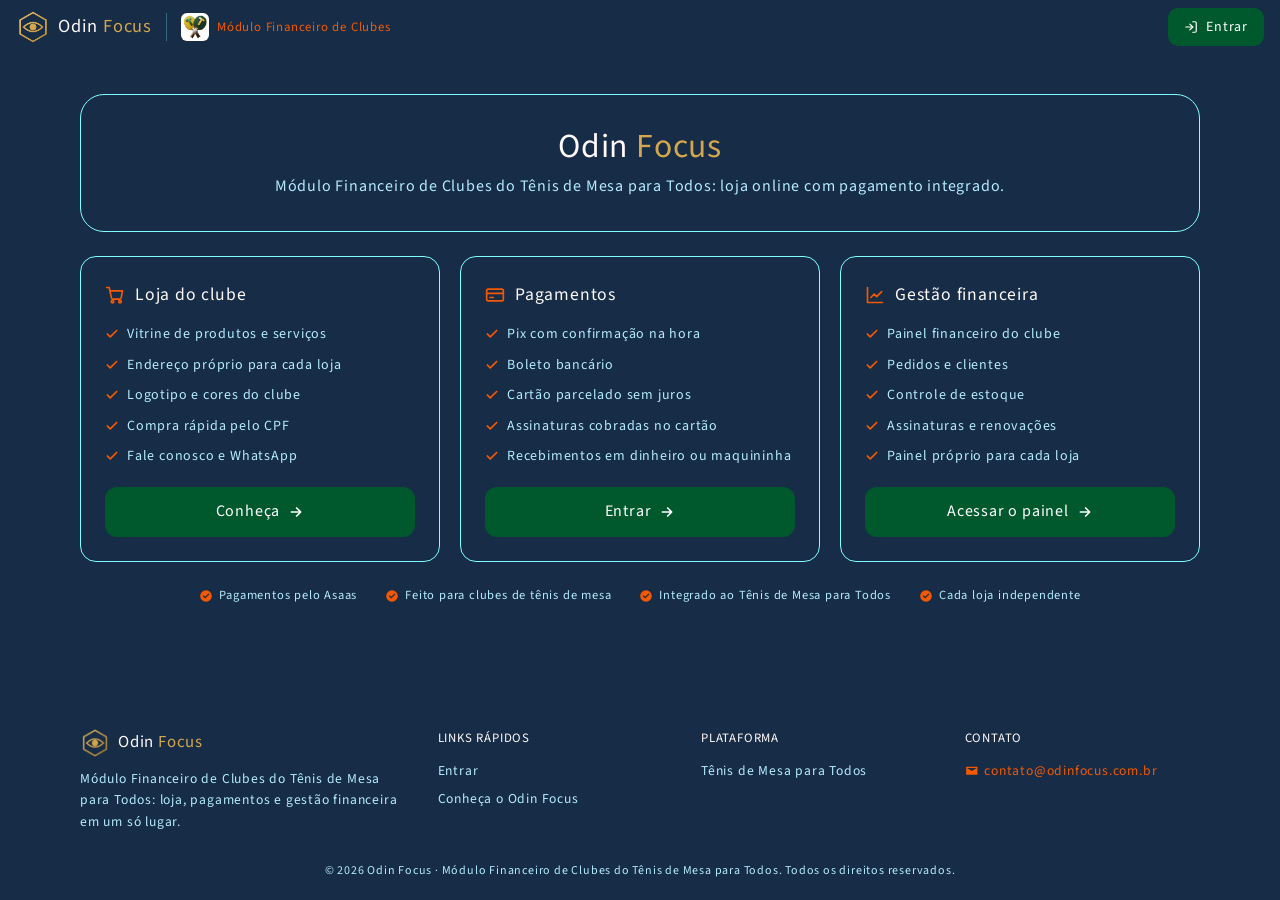
==== commit 1080e693: "Página inicial: "Conheça" abre a janela "O que é o Odin Focus" em vez da loja padrão - Rodapé ("Conh" ====
--- a/index.html
+++ b/index.html
@@ -67,6 +67,23 @@
     .rodape-logo img { width: 30px; height: 30px; display: block; }
     .rodape .contato a { color: var(--laranja); display: inline-flex; align-items: center; gap: 6px; }
     .rodape-base { text-align: center; font-size: .75rem; margin-top: 28px; }
+    /* Janela "O que é o Odin Focus", no padrão das janelas do Tênis de Mesa para Todos */
+    .janela { margin: auto; width: min(600px, calc(100% - 32px)); max-height: calc(100dvh - 32px); padding: 0; border: 1px solid var(--borda); border-radius: 24px; background: var(--marinho); color: var(--celeste); box-shadow: 0 25px 50px -12px rgba(0, 0, 0, .5); }
+    .janela::backdrop { background: rgba(0, 0, 0, .6); backdrop-filter: blur(4px); }
+    .janela-corpo { position: relative; padding: 24px; }
+    .janela h2 { display: flex; align-items: center; gap: 10px; color: var(--neve); font-size: 1.25rem; margin-right: 36px; }
+    .janela h2 img { width: 32px; height: 32px; flex: none; }
+    .janela p { margin-top: 12px; font-size: .95rem; }
+    .janela p a { color: var(--laranja); }
+    .janela strong { color: var(--neve); }
+    .janela ul { list-style: none; padding: 0; margin-top: 14px; display: grid; gap: 8px; font-size: .9rem; }
+    .janela li { display: flex; align-items: flex-start; gap: 8px; }
+    .janela li .ico { color: var(--laranja); margin-top: 5px; width: 14px; height: 14px; }
+    .janela-fechar { position: absolute; top: 16px; right: 16px; background: none; border: 0; color: var(--celeste); font: inherit; font-size: 1.5rem; line-height: 1; padding: 2px 8px; border-radius: 8px; cursor: pointer; }
+    .janela-fechar:hover { color: var(--neve); background: rgba(180, 236, 252, .1); }
+    .janela-acoes { display: flex; justify-content: flex-end; flex-wrap: wrap; gap: 12px; margin-top: 20px; padding-top: 16px; border-top: 1px solid rgba(128, 255, 255, .3); }
+    .btn-contorno { background: transparent; border: 1px solid var(--borda); color: var(--celeste); font: inherit; cursor: pointer; }
+    .btn-contorno:hover { filter: none; background: rgba(180, 236, 252, .08); }
     @media (max-width: 860px) { .cartoes { grid-template-columns: 1fr; } .rodape-in { grid-template-columns: 1fr 1fr; } }
     @media (max-width: 560px) { .selo-clubes span { display: none; } .hero { padding: 24px 16px; } .rodape-in { grid-template-columns: 1fr; } }
   </style>
@@ -105,7 +122,7 @@
             <li><svg class="ico" viewBox="0 0 24 24" fill="none" stroke="currentColor" stroke-width="3" stroke-linecap="round" stroke-linejoin="round" aria-hidden="true"><path d="M20 6 9 17l-5-5"/></svg>Compra rápida pelo CPF</li>
             <li><svg class="ico" viewBox="0 0 24 24" fill="none" stroke="currentColor" stroke-width="3" stroke-linecap="round" stroke-linejoin="round" aria-hidden="true"><path d="M20 6 9 17l-5-5"/></svg>Fale conosco e WhatsApp</li>
           </ul>
-          <a class="btn" href="loja/">Conheça <svg class="ico" viewBox="0 0 24 24" fill="none" stroke="currentColor" stroke-width="2.5" stroke-linecap="round" stroke-linejoin="round" aria-hidden="true"><path d="M5 12h14M13 6l6 6-6 6"/></svg></a>
+          <a class="btn" href="#sobre-odin" data-sobre-odin>Conheça <svg class="ico" viewBox="0 0 24 24" fill="none" stroke="currentColor" stroke-width="2.5" stroke-linecap="round" stroke-linejoin="round" aria-hidden="true"><path d="M5 12h14M13 6l6 6-6 6"/></svg></a>
         </section>
 
         <section class="cartao">
@@ -153,7 +170,7 @@
           <h3>Links rápidos</h3>
           <ul>
             <li><a href="loja/entrar.html">Entrar</a></li>
-            <li><a href="loja/">Conheça a loja Odin Focus</a></li>
+            <li><a href="#sobre-odin" data-sobre-odin>Conheça o Odin Focus</a></li>
           </ul>
         </div>
         <div>
@@ -170,6 +187,39 @@
       <p class="rodape-base">© <span id="ano">2026</span> Odin Focus · Módulo Financeiro de Clubes do Tênis de Mesa para Todos. Todos os direitos reservados.</p>
     </div>
   </footer>
-  <script>document.getElementById('ano').textContent = new Date().getFullYear();</script>
+  <!-- Janela "O que é o Odin Focus": aberta pelos links "Conheça" (ou pelo endereço com #sobre-odin) -->
+  <dialog class="janela" id="sobreOdin" aria-labelledby="sobreOdinTitulo">
+    <div class="janela-corpo">
+      <button type="button" class="janela-fechar" data-fechar aria-label="Fechar">×</button>
+      <h2 id="sobreOdinTitulo"><img src="img/odin-focus-financeiro.png" alt="" width="32" height="32">O que é o Odin Focus</h2>
+      <p>O <strong>Odin Focus</strong> é o Módulo Financeiro de Clubes do Tênis de Mesa para Todos: um sistema para clubes e escolas de tênis de mesa venderem produtos e serviços pela internet e cuidarem do financeiro em um só lugar.</p>
+      <p>Cada clube recebe a sua própria loja online, com endereço próprio, o logotipo e as cores do clube, e um painel de administração só dele.</p>
+      <ul>
+        <li><svg class="ico" viewBox="0 0 24 24" fill="none" stroke="currentColor" stroke-width="3" stroke-linecap="round" stroke-linejoin="round" aria-hidden="true"><path d="M20 6 9 17l-5-5"/></svg><span><strong>Loja online:</strong> produtos (materiais, uniformes…) e serviços (aulas, treinos, planos), avulsos ou por assinatura.</span></li>
+        <li><svg class="ico" viewBox="0 0 24 24" fill="none" stroke="currentColor" stroke-width="3" stroke-linecap="round" stroke-linejoin="round" aria-hidden="true"><path d="M20 6 9 17l-5-5"/></svg><span><strong>Pagamentos:</strong> Pix, boleto e cartão de crédito parcelado sem juros, processados pelo Asaas, e assinaturas cobradas automaticamente no cartão.</span></li>
+        <li><svg class="ico" viewBox="0 0 24 24" fill="none" stroke="currentColor" stroke-width="3" stroke-linecap="round" stroke-linejoin="round" aria-hidden="true"><path d="M20 6 9 17l-5-5"/></svg><span><strong>Recebimentos fora do site:</strong> dinheiro, maquininha ou Pix em outra conta também ficam registrados.</span></li>
+        <li><svg class="ico" viewBox="0 0 24 24" fill="none" stroke="currentColor" stroke-width="3" stroke-linecap="round" stroke-linejoin="round" aria-hidden="true"><path d="M20 6 9 17l-5-5"/></svg><span><strong>Gestão financeira:</strong> faturamento, pedidos, clientes, estoque e assinaturas no painel do clube.</span></li>
+      </ul>
+      <p>As lojas são cadastradas pela equipe do Odin Focus. Para ter a loja do seu clube, escreva para <a href="mailto:contato@odinfocus.com.br">contato@odinfocus.com.br</a>.</p>
+      <div class="janela-acoes">
+        <button type="button" class="btn btn-contorno" data-fechar>Fechar</button>
+        <a class="btn" href="loja/entrar.html">Entrar</a>
+      </div>
+    </div>
+  </dialog>
+
+  <script>
+    document.getElementById('ano').textContent = new Date().getFullYear();
+    // "Conheça": abre a janela que explica o Odin Focus (fecha no ×, em "Fechar", no Esc ou clicando fora dela).
+    const sobre = document.getElementById('sobreOdin');
+    document.querySelectorAll('[data-sobre-odin]').forEach((a) => a.addEventListener('click', (e) => {
+      e.preventDefault();
+      sobre.showModal();
+    }));
+    sobre.addEventListener('click', (e) => {
+      if (e.target === sobre || e.target.closest('[data-fechar]')) sobre.close();
+    });
+    if (location.hash === '#sobre-odin') sobre.showModal();
+  </script>
 </body>
 </html>
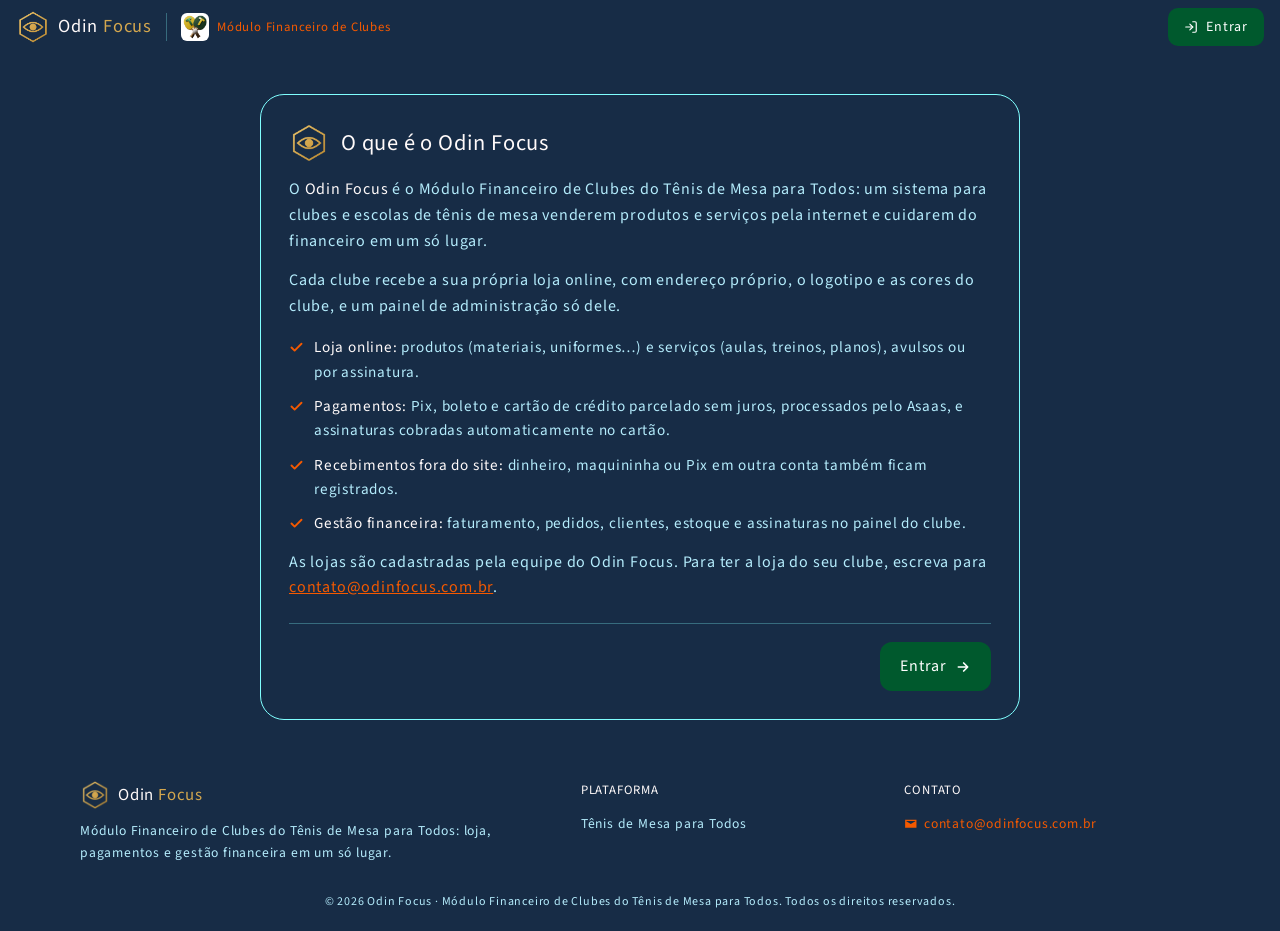
==== commit f0ab34e5: "Página inicial: só o quadro "O que é o Odin Focus" com o botão Entrar - Saem o quadro de apresentaçã" ====
--- a/index.html
+++ b/index.html
@@ -37,28 +37,21 @@
     .btn-topo { padding: 8px 16px; font-size: .875rem; border-radius: 10px; }
 
     main { flex: 1; padding: 40px 0 24px; }
-    /* Quadro de apresentação */
-    .hero { border: 1px solid var(--borda); border-radius: 24px; padding: 32px 24px; text-align: center; }
-    .hero h1 { color: var(--neve); font-size: clamp(1.6rem, 3vw, 2.1rem); line-height: 1.2; }
-    .hero h1 span { color: var(--ouro); }
-    .hero p { margin-top: 6px; }
-    /* Três quadros com lista de recursos */
-    .cartoes { display: grid; grid-template-columns: repeat(3, 1fr); gap: 20px; margin-top: 24px; }
-    .cartao { border: 1px solid var(--borda); border-radius: 16px; padding: 24px; display: flex; flex-direction: column; }
-    .cartao h2 { display: flex; align-items: center; gap: 10px; color: var(--neve); font-size: 1.1rem; margin-bottom: 14px; }
-    .cartao h2 .ico { color: var(--laranja); width: 20px; height: 20px; }
-    .cartao ul { list-style: none; padding: 0; display: grid; gap: 8px; font-size: .875rem; flex: 1; }
-    .cartao li { display: flex; align-items: flex-start; gap: 8px; }
-    .cartao li .ico { color: var(--laranja); margin-top: 4px; width: 14px; height: 14px; }
-    .cartao .btn { margin-top: 20px; width: 100%; }
-    /* Selos com ícone laranja */
-    .selos { display: flex; flex-wrap: wrap; justify-content: center; gap: 10px 28px; margin-top: 24px; font-size: .78rem; }
-    .selos span { display: inline-flex; align-items: center; gap: 6px; }
-    .selos .ico { color: var(--laranja); width: 14px; height: 14px; }
+    /* Quadro "O que é o Odin Focus" */
+    .quadro { max-width: 760px; margin: 0 auto; border: 1px solid var(--borda); border-radius: 24px; padding: 28px; scroll-margin-top: 80px; }
+    .quadro h1 { display: flex; align-items: center; gap: 12px; color: var(--neve); font-size: 1.4rem; line-height: 1.25; }
+    .quadro h1 img { width: 40px; height: 40px; flex: none; }
+    .quadro p { margin-top: 14px; }
+    .quadro p a { color: var(--laranja); }
+    .quadro strong { color: var(--neve); }
+    .quadro ul { list-style: none; padding: 0; margin-top: 16px; display: grid; gap: 10px; font-size: .95rem; }
+    .quadro li { display: flex; align-items: flex-start; gap: 10px; }
+    .quadro li .ico { color: var(--laranja); margin-top: 5px; width: 15px; height: 15px; }
+    .quadro-acoes { display: flex; justify-content: flex-end; margin-top: 22px; padding-top: 18px; border-top: 1px solid rgba(128, 255, 255, .3); }
 
     /* Rodapé em colunas */
     .rodape { padding: 36px 0 20px; font-size: .85rem; }
-    .rodape-in { display: grid; grid-template-columns: 1.4fr 1fr 1fr 1fr; gap: 28px; }
+    .rodape-in { display: grid; grid-template-columns: 1.6fr 1fr 1fr; gap: 28px; }
     .rodape h3 { color: var(--neve); font-size: .8rem; text-transform: uppercase; margin-bottom: 12px; }
     .rodape ul { list-style: none; padding: 0; display: grid; gap: 6px; }
     .rodape a { text-decoration: none; }
@@ -67,25 +60,8 @@
     .rodape-logo img { width: 30px; height: 30px; display: block; }
     .rodape .contato a { color: var(--laranja); display: inline-flex; align-items: center; gap: 6px; }
     .rodape-base { text-align: center; font-size: .75rem; margin-top: 28px; }
-    /* Janela "O que é o Odin Focus", no padrão das janelas do Tênis de Mesa para Todos */
-    .janela { margin: auto; width: min(600px, calc(100% - 32px)); max-height: calc(100dvh - 32px); padding: 0; border: 1px solid var(--borda); border-radius: 24px; background: var(--marinho); color: var(--celeste); box-shadow: 0 25px 50px -12px rgba(0, 0, 0, .5); }
-    .janela::backdrop { background: rgba(0, 0, 0, .6); backdrop-filter: blur(4px); }
-    .janela-corpo { position: relative; padding: 24px; }
-    .janela h2 { display: flex; align-items: center; gap: 10px; color: var(--neve); font-size: 1.25rem; margin-right: 36px; }
-    .janela h2 img { width: 32px; height: 32px; flex: none; }
-    .janela p { margin-top: 12px; font-size: .95rem; }
-    .janela p a { color: var(--laranja); }
-    .janela strong { color: var(--neve); }
-    .janela ul { list-style: none; padding: 0; margin-top: 14px; display: grid; gap: 8px; font-size: .9rem; }
-    .janela li { display: flex; align-items: flex-start; gap: 8px; }
-    .janela li .ico { color: var(--laranja); margin-top: 5px; width: 14px; height: 14px; }
-    .janela-fechar { position: absolute; top: 16px; right: 16px; background: none; border: 0; color: var(--celeste); font: inherit; font-size: 1.5rem; line-height: 1; padding: 2px 8px; border-radius: 8px; cursor: pointer; }
-    .janela-fechar:hover { color: var(--neve); background: rgba(180, 236, 252, .1); }
-    .janela-acoes { display: flex; justify-content: flex-end; flex-wrap: wrap; gap: 12px; margin-top: 20px; padding-top: 16px; border-top: 1px solid rgba(128, 255, 255, .3); }
-    .btn-contorno { background: transparent; border: 1px solid var(--borda); color: var(--celeste); font: inherit; cursor: pointer; }
-    .btn-contorno:hover { filter: none; background: rgba(180, 236, 252, .08); }
-    @media (max-width: 860px) { .cartoes { grid-template-columns: 1fr; } .rodape-in { grid-template-columns: 1fr 1fr; } }
-    @media (max-width: 560px) { .selo-clubes span { display: none; } .hero { padding: 24px 16px; } .rodape-in { grid-template-columns: 1fr; } }
+    @media (max-width: 860px) { .rodape-in { grid-template-columns: 1fr 1fr; } .rodape-marca { grid-column: 1 / -1; } }
+    @media (max-width: 560px) { .selo-clubes span { display: none; } main { padding-top: 24px; } .quadro { padding: 22px 18px; border-radius: 20px; } .quadro h1 { font-size: 1.2rem; } .quadro-acoes .btn { width: 100%; } .rodape-in { grid-template-columns: 1fr; } }
   </style>
 </head>
 <body>
@@ -107,55 +83,21 @@
 
   <main>
     <div class="container">
-      <section class="hero">
-        <h1>Odin <span>Focus</span></h1>
-        <p>Módulo Financeiro de Clubes do Tênis de Mesa para Todos: loja online com pagamento integrado.</p>
+      <section class="quadro" id="sobre-odin" aria-labelledby="sobreOdinTitulo">
+        <h1 id="sobreOdinTitulo"><img src="img/odin-focus-financeiro.png" alt="" width="40" height="40">O que é o Odin Focus</h1>
+        <p>O <strong>Odin Focus</strong> é o Módulo Financeiro de Clubes do Tênis de Mesa para Todos: um sistema para clubes e escolas de tênis de mesa venderem produtos e serviços pela internet e cuidarem do financeiro em um só lugar.</p>
+        <p>Cada clube recebe a sua própria loja online, com endereço próprio, o logotipo e as cores do clube, e um painel de administração só dele.</p>
+        <ul>
+          <li><svg class="ico" viewBox="0 0 24 24" fill="none" stroke="currentColor" stroke-width="3" stroke-linecap="round" stroke-linejoin="round" aria-hidden="true"><path d="M20 6 9 17l-5-5"/></svg><span><strong>Loja online:</strong> produtos (materiais, uniformes…) e serviços (aulas, treinos, planos), avulsos ou por assinatura.</span></li>
+          <li><svg class="ico" viewBox="0 0 24 24" fill="none" stroke="currentColor" stroke-width="3" stroke-linecap="round" stroke-linejoin="round" aria-hidden="true"><path d="M20 6 9 17l-5-5"/></svg><span><strong>Pagamentos:</strong> Pix, boleto e cartão de crédito parcelado sem juros, processados pelo Asaas, e assinaturas cobradas automaticamente no cartão.</span></li>
+          <li><svg class="ico" viewBox="0 0 24 24" fill="none" stroke="currentColor" stroke-width="3" stroke-linecap="round" stroke-linejoin="round" aria-hidden="true"><path d="M20 6 9 17l-5-5"/></svg><span><strong>Recebimentos fora do site:</strong> dinheiro, maquininha ou Pix em outra conta também ficam registrados.</span></li>
+          <li><svg class="ico" viewBox="0 0 24 24" fill="none" stroke="currentColor" stroke-width="3" stroke-linecap="round" stroke-linejoin="round" aria-hidden="true"><path d="M20 6 9 17l-5-5"/></svg><span><strong>Gestão financeira:</strong> faturamento, pedidos, clientes, estoque e assinaturas no painel do clube.</span></li>
+        </ul>
+        <p>As lojas são cadastradas pela equipe do Odin Focus. Para ter a loja do seu clube, escreva para <a href="mailto:contato@odinfocus.com.br">contato@odinfocus.com.br</a>.</p>
+        <div class="quadro-acoes">
+          <a class="btn" href="loja/entrar.html">Entrar <svg class="ico" viewBox="0 0 24 24" fill="none" stroke="currentColor" stroke-width="2.5" stroke-linecap="round" stroke-linejoin="round" aria-hidden="true"><path d="M5 12h14M13 6l6 6-6 6"/></svg></a>
+        </div>
       </section>
-
-      <div class="cartoes">
-        <section class="cartao">
-          <h2><svg class="ico" viewBox="0 0 24 24" fill="none" stroke="currentColor" stroke-width="2" stroke-linecap="round" stroke-linejoin="round" aria-hidden="true"><circle cx="9" cy="20" r="1.5"/><circle cx="18" cy="20" r="1.5"/><path d="M2 3h3l2.7 12.4a2 2 0 0 0 2 1.6h7.7a2 2 0 0 0 2-1.6L21 7H6"/></svg>Loja do clube</h2>
-          <ul>
-            <li><svg class="ico" viewBox="0 0 24 24" fill="none" stroke="currentColor" stroke-width="3" stroke-linecap="round" stroke-linejoin="round" aria-hidden="true"><path d="M20 6 9 17l-5-5"/></svg>Vitrine de produtos e serviços</li>
-            <li><svg class="ico" viewBox="0 0 24 24" fill="none" stroke="currentColor" stroke-width="3" stroke-linecap="round" stroke-linejoin="round" aria-hidden="true"><path d="M20 6 9 17l-5-5"/></svg>Endereço próprio para cada loja</li>
-            <li><svg class="ico" viewBox="0 0 24 24" fill="none" stroke="currentColor" stroke-width="3" stroke-linecap="round" stroke-linejoin="round" aria-hidden="true"><path d="M20 6 9 17l-5-5"/></svg>Logotipo e cores do clube</li>
-            <li><svg class="ico" viewBox="0 0 24 24" fill="none" stroke="currentColor" stroke-width="3" stroke-linecap="round" stroke-linejoin="round" aria-hidden="true"><path d="M20 6 9 17l-5-5"/></svg>Compra rápida pelo CPF</li>
-            <li><svg class="ico" viewBox="0 0 24 24" fill="none" stroke="currentColor" stroke-width="3" stroke-linecap="round" stroke-linejoin="round" aria-hidden="true"><path d="M20 6 9 17l-5-5"/></svg>Fale conosco e WhatsApp</li>
-          </ul>
-          <a class="btn" href="#sobre-odin" data-sobre-odin>Conheça <svg class="ico" viewBox="0 0 24 24" fill="none" stroke="currentColor" stroke-width="2.5" stroke-linecap="round" stroke-linejoin="round" aria-hidden="true"><path d="M5 12h14M13 6l6 6-6 6"/></svg></a>
-        </section>
-
-        <section class="cartao">
-          <h2><svg class="ico" viewBox="0 0 24 24" fill="none" stroke="currentColor" stroke-width="2" stroke-linecap="round" stroke-linejoin="round" aria-hidden="true"><rect x="2" y="5" width="20" height="14" rx="2"/><path d="M2 10h20M6 15h4"/></svg>Pagamentos</h2>
-          <ul>
-            <li><svg class="ico" viewBox="0 0 24 24" fill="none" stroke="currentColor" stroke-width="3" stroke-linecap="round" stroke-linejoin="round" aria-hidden="true"><path d="M20 6 9 17l-5-5"/></svg>Pix com confirmação na hora</li>
-            <li><svg class="ico" viewBox="0 0 24 24" fill="none" stroke="currentColor" stroke-width="3" stroke-linecap="round" stroke-linejoin="round" aria-hidden="true"><path d="M20 6 9 17l-5-5"/></svg>Boleto bancário</li>
-            <li><svg class="ico" viewBox="0 0 24 24" fill="none" stroke="currentColor" stroke-width="3" stroke-linecap="round" stroke-linejoin="round" aria-hidden="true"><path d="M20 6 9 17l-5-5"/></svg>Cartão parcelado sem juros</li>
-            <li><svg class="ico" viewBox="0 0 24 24" fill="none" stroke="currentColor" stroke-width="3" stroke-linecap="round" stroke-linejoin="round" aria-hidden="true"><path d="M20 6 9 17l-5-5"/></svg>Assinaturas cobradas no cartão</li>
-            <li><svg class="ico" viewBox="0 0 24 24" fill="none" stroke="currentColor" stroke-width="3" stroke-linecap="round" stroke-linejoin="round" aria-hidden="true"><path d="M20 6 9 17l-5-5"/></svg>Recebimentos em dinheiro ou maquininha</li>
-          </ul>
-          <a class="btn" href="loja/entrar.html">Entrar <svg class="ico" viewBox="0 0 24 24" fill="none" stroke="currentColor" stroke-width="2.5" stroke-linecap="round" stroke-linejoin="round" aria-hidden="true"><path d="M5 12h14M13 6l6 6-6 6"/></svg></a>
-        </section>
-
-        <section class="cartao">
-          <h2><svg class="ico" viewBox="0 0 24 24" fill="none" stroke="currentColor" stroke-width="2" stroke-linecap="round" stroke-linejoin="round" aria-hidden="true"><path d="M3 3v18h18"/><path d="M7 15l4-4 3 3 6-6"/></svg>Gestão financeira</h2>
-          <ul>
-            <li><svg class="ico" viewBox="0 0 24 24" fill="none" stroke="currentColor" stroke-width="3" stroke-linecap="round" stroke-linejoin="round" aria-hidden="true"><path d="M20 6 9 17l-5-5"/></svg>Painel financeiro do clube</li>
-            <li><svg class="ico" viewBox="0 0 24 24" fill="none" stroke="currentColor" stroke-width="3" stroke-linecap="round" stroke-linejoin="round" aria-hidden="true"><path d="M20 6 9 17l-5-5"/></svg>Pedidos e clientes</li>
-            <li><svg class="ico" viewBox="0 0 24 24" fill="none" stroke="currentColor" stroke-width="3" stroke-linecap="round" stroke-linejoin="round" aria-hidden="true"><path d="M20 6 9 17l-5-5"/></svg>Controle de estoque</li>
-            <li><svg class="ico" viewBox="0 0 24 24" fill="none" stroke="currentColor" stroke-width="3" stroke-linecap="round" stroke-linejoin="round" aria-hidden="true"><path d="M20 6 9 17l-5-5"/></svg>Assinaturas e renovações</li>
-            <li><svg class="ico" viewBox="0 0 24 24" fill="none" stroke="currentColor" stroke-width="3" stroke-linecap="round" stroke-linejoin="round" aria-hidden="true"><path d="M20 6 9 17l-5-5"/></svg>Painel próprio para cada loja</li>
-          </ul>
-          <a class="btn" href="loja/entrar.html">Acessar o painel <svg class="ico" viewBox="0 0 24 24" fill="none" stroke="currentColor" stroke-width="2.5" stroke-linecap="round" stroke-linejoin="round" aria-hidden="true"><path d="M5 12h14M13 6l6 6-6 6"/></svg></a>
-        </section>
-      </div>
-
-      <div class="selos">
-        <span><svg class="ico" viewBox="0 0 24 24" fill="currentColor" aria-hidden="true"><path d="M12 2a10 10 0 1 0 0 20 10 10 0 0 0 0-20zm-1.4 14.2-4.2-4.2 1.4-1.4 2.8 2.8 5.8-5.8 1.4 1.4z"/></svg>Pagamentos pelo Asaas</span>
-        <span><svg class="ico" viewBox="0 0 24 24" fill="currentColor" aria-hidden="true"><path d="M12 2a10 10 0 1 0 0 20 10 10 0 0 0 0-20zm-1.4 14.2-4.2-4.2 1.4-1.4 2.8 2.8 5.8-5.8 1.4 1.4z"/></svg>Feito para clubes de tênis de mesa</span>
-        <span><svg class="ico" viewBox="0 0 24 24" fill="currentColor" aria-hidden="true"><path d="M12 2a10 10 0 1 0 0 20 10 10 0 0 0 0-20zm-1.4 14.2-4.2-4.2 1.4-1.4 2.8 2.8 5.8-5.8 1.4 1.4z"/></svg>Integrado ao Tênis de Mesa para Todos</span>
-        <span><svg class="ico" viewBox="0 0 24 24" fill="currentColor" aria-hidden="true"><path d="M12 2a10 10 0 1 0 0 20 10 10 0 0 0 0-20zm-1.4 14.2-4.2-4.2 1.4-1.4 2.8 2.8 5.8-5.8 1.4 1.4z"/></svg>Cada loja independente</span>
-      </div>
     </div>
   </main>
 
@@ -165,13 +107,6 @@
         <div class="rodape-marca">
           <div class="rodape-logo"><img src="img/odin-focus-financeiro.png" alt="" width="30" height="30"><span>Odin <span class="ouro">Focus</span></span></div>
           <p>Módulo Financeiro de Clubes do Tênis de Mesa para Todos: loja, pagamentos e gestão financeira em um só lugar.</p>
-        </div>
-        <div>
-          <h3>Links rápidos</h3>
-          <ul>
-            <li><a href="loja/entrar.html">Entrar</a></li>
-            <li><a href="#sobre-odin" data-sobre-odin>Conheça o Odin Focus</a></li>
-          </ul>
         </div>
         <div>
           <h3>Plataforma</h3>
@@ -187,39 +122,6 @@
       <p class="rodape-base">© <span id="ano">2026</span> Odin Focus · Módulo Financeiro de Clubes do Tênis de Mesa para Todos. Todos os direitos reservados.</p>
     </div>
   </footer>
-  <!-- Janela "O que é o Odin Focus": aberta pelos links "Conheça" (ou pelo endereço com #sobre-odin) -->
-  <dialog class="janela" id="sobreOdin" aria-labelledby="sobreOdinTitulo">
-    <div class="janela-corpo">
-      <button type="button" class="janela-fechar" data-fechar aria-label="Fechar">×</button>
-      <h2 id="sobreOdinTitulo"><img src="img/odin-focus-financeiro.png" alt="" width="32" height="32">O que é o Odin Focus</h2>
-      <p>O <strong>Odin Focus</strong> é o Módulo Financeiro de Clubes do Tênis de Mesa para Todos: um sistema para clubes e escolas de tênis de mesa venderem produtos e serviços pela internet e cuidarem do financeiro em um só lugar.</p>
-      <p>Cada clube recebe a sua própria loja online, com endereço próprio, o logotipo e as cores do clube, e um painel de administração só dele.</p>
-      <ul>
-        <li><svg class="ico" viewBox="0 0 24 24" fill="none" stroke="currentColor" stroke-width="3" stroke-linecap="round" stroke-linejoin="round" aria-hidden="true"><path d="M20 6 9 17l-5-5"/></svg><span><strong>Loja online:</strong> produtos (materiais, uniformes…) e serviços (aulas, treinos, planos), avulsos ou por assinatura.</span></li>
-        <li><svg class="ico" viewBox="0 0 24 24" fill="none" stroke="currentColor" stroke-width="3" stroke-linecap="round" stroke-linejoin="round" aria-hidden="true"><path d="M20 6 9 17l-5-5"/></svg><span><strong>Pagamentos:</strong> Pix, boleto e cartão de crédito parcelado sem juros, processados pelo Asaas, e assinaturas cobradas automaticamente no cartão.</span></li>
-        <li><svg class="ico" viewBox="0 0 24 24" fill="none" stroke="currentColor" stroke-width="3" stroke-linecap="round" stroke-linejoin="round" aria-hidden="true"><path d="M20 6 9 17l-5-5"/></svg><span><strong>Recebimentos fora do site:</strong> dinheiro, maquininha ou Pix em outra conta também ficam registrados.</span></li>
-        <li><svg class="ico" viewBox="0 0 24 24" fill="none" stroke="currentColor" stroke-width="3" stroke-linecap="round" stroke-linejoin="round" aria-hidden="true"><path d="M20 6 9 17l-5-5"/></svg><span><strong>Gestão financeira:</strong> faturamento, pedidos, clientes, estoque e assinaturas no painel do clube.</span></li>
-      </ul>
-      <p>As lojas são cadastradas pela equipe do Odin Focus. Para ter a loja do seu clube, escreva para <a href="mailto:contato@odinfocus.com.br">contato@odinfocus.com.br</a>.</p>
-      <div class="janela-acoes">
-        <button type="button" class="btn btn-contorno" data-fechar>Fechar</button>
-        <a class="btn" href="loja/entrar.html">Entrar</a>
-      </div>
-    </div>
-  </dialog>
-
-  <script>
-    document.getElementById('ano').textContent = new Date().getFullYear();
-    // "Conheça": abre a janela que explica o Odin Focus (fecha no ×, em "Fechar", no Esc ou clicando fora dela).
-    const sobre = document.getElementById('sobreOdin');
-    document.querySelectorAll('[data-sobre-odin]').forEach((a) => a.addEventListener('click', (e) => {
-      e.preventDefault();
-      sobre.showModal();
-    }));
-    sobre.addEventListener('click', (e) => {
-      if (e.target === sobre || e.target.closest('[data-fechar]')) sobre.close();
-    });
-    if (location.hash === '#sobre-odin') sobre.showModal();
-  </script>
+  <script>document.getElementById('ano').textContent = new Date().getFullYear();</script>
 </body>
 </html>
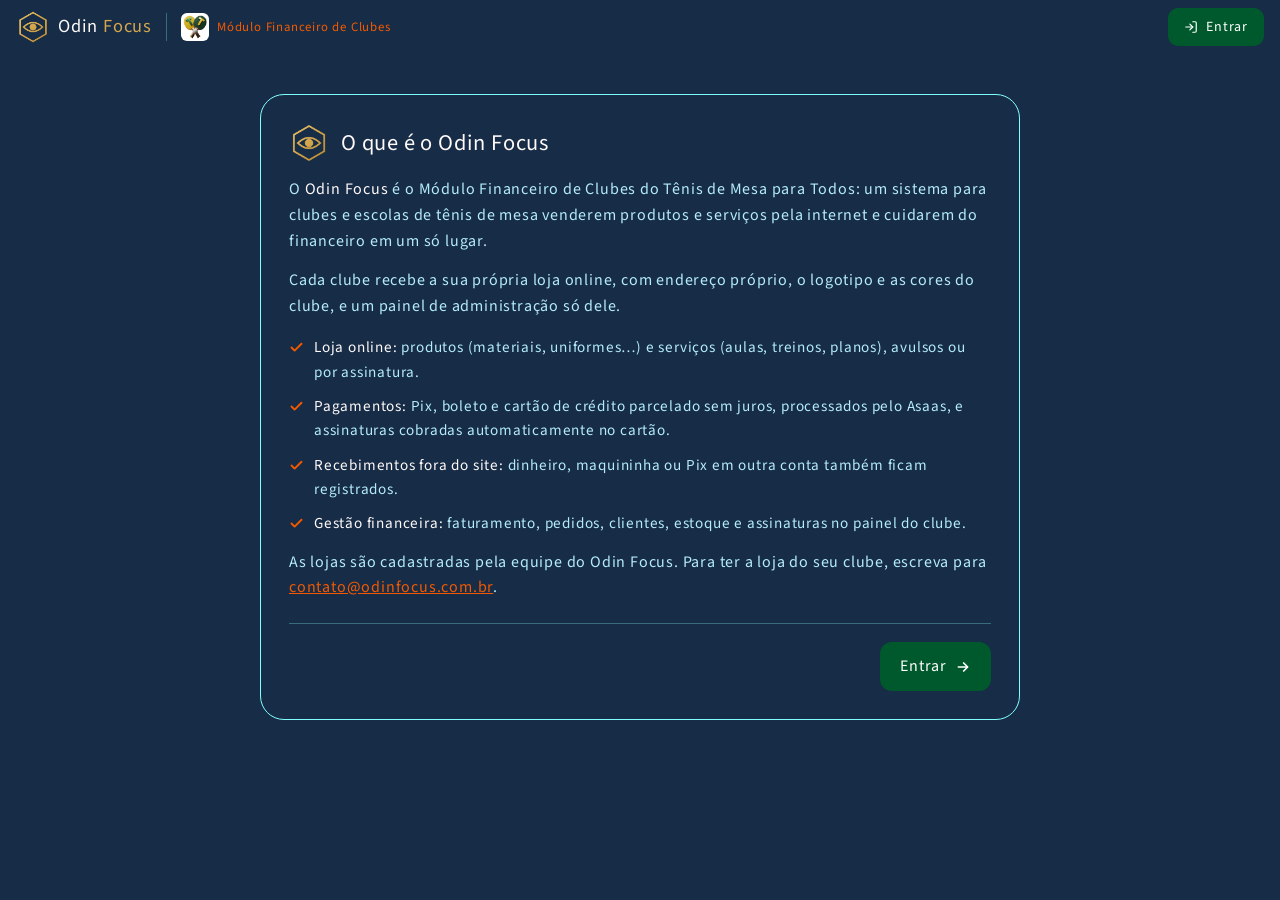
==== commit a9017286: "Página inicial: sem rodapé; contato@odinfocus.com.br abre o formulário de mensagem pelo EmailJS Co-A" ====
--- a/index.html
+++ b/index.html
@@ -36,7 +36,7 @@
     .btn:hover { filter: brightness(1.15); }
     .btn-topo { padding: 8px 16px; font-size: .875rem; border-radius: 10px; }
 
-    main { flex: 1; padding: 40px 0 24px; }
+    main { flex: 1; padding: 40px 0 48px; }
     /* Quadro "O que é o Odin Focus" */
     .quadro { max-width: 760px; margin: 0 auto; border: 1px solid var(--borda); border-radius: 24px; padding: 28px; scroll-margin-top: 80px; }
     .quadro h1 { display: flex; align-items: center; gap: 12px; color: var(--neve); font-size: 1.4rem; line-height: 1.25; }
@@ -49,19 +49,33 @@
     .quadro li .ico { color: var(--laranja); margin-top: 5px; width: 15px; height: 15px; }
     .quadro-acoes { display: flex; justify-content: flex-end; margin-top: 22px; padding-top: 18px; border-top: 1px solid rgba(128, 255, 255, .3); }
 
-    /* Rodapé em colunas */
-    .rodape { padding: 36px 0 20px; font-size: .85rem; }
-    .rodape-in { display: grid; grid-template-columns: 1.6fr 1fr 1fr; gap: 28px; }
-    .rodape h3 { color: var(--neve); font-size: .8rem; text-transform: uppercase; margin-bottom: 12px; }
-    .rodape ul { list-style: none; padding: 0; display: grid; gap: 6px; }
-    .rodape a { text-decoration: none; }
-    .rodape a:hover { color: var(--laranja); }
-    .rodape-logo { display: inline-flex; align-items: center; gap: 8px; color: var(--neve); font-size: 1.05rem; margin-bottom: 10px; }
-    .rodape-logo img { width: 30px; height: 30px; display: block; }
-    .rodape .contato a { color: var(--laranja); display: inline-flex; align-items: center; gap: 6px; }
-    .rodape-base { text-align: center; font-size: .75rem; margin-top: 28px; }
-    @media (max-width: 860px) { .rodape-in { grid-template-columns: 1fr 1fr; } .rodape-marca { grid-column: 1 / -1; } }
-    @media (max-width: 560px) { .selo-clubes span { display: none; } main { padding-top: 24px; } .quadro { padding: 22px 18px; border-radius: 20px; } .quadro h1 { font-size: 1.2rem; } .quadro-acoes .btn { width: 100%; } .rodape-in { grid-template-columns: 1fr; } }
+    /* Janela "Fale com o Odin Focus" (formulário enviado pelo EmailJS), no padrão das janelas do Tênis de Mesa para Todos */
+    .janela { margin: auto; width: min(560px, calc(100% - 32px)); max-height: calc(100dvh - 32px); padding: 0; border: 1px solid var(--borda); border-radius: 24px; background: var(--marinho); color: var(--celeste); box-shadow: 0 25px 50px -12px rgba(0, 0, 0, .5); }
+    .janela::backdrop { background: rgba(0, 0, 0, .6); backdrop-filter: blur(4px); }
+    .janela-corpo { position: relative; padding: 24px; }
+    .janela h2 { display: flex; align-items: center; gap: 10px; color: var(--neve); font-size: 1.25rem; margin-right: 36px; }
+    .janela h2 .ico { color: var(--laranja); width: 22px; height: 22px; }
+    .janela p { margin-top: 10px; font-size: .9rem; }
+    .janela p a { color: var(--laranja); }
+    .janela-fechar { position: absolute; top: 16px; right: 16px; background: none; border: 0; color: var(--celeste); font: inherit; font-size: 1.5rem; line-height: 1; padding: 2px 8px; border-radius: 8px; cursor: pointer; }
+    .janela-fechar:hover { color: var(--neve); background: rgba(180, 236, 252, .1); }
+    .campos { display: grid; gap: 12px; margin-top: 16px; }
+    .campos label { display: grid; gap: 4px; font-size: .8rem; }
+    .campos input, .campos select, .campos textarea { width: 100%; padding: 11px 12px; border: 1px solid var(--borda); border-radius: 12px; background: var(--marinho); color: var(--celeste); font: inherit; font-size: .95rem; }
+    .campos textarea { resize: vertical; min-height: 120px; }
+    .campos input:focus, .campos select:focus, .campos textarea:focus { outline: none; box-shadow: 0 0 0 2px var(--borda); }
+    .campos ::placeholder { color: rgba(180, 236, 252, .5); }
+    .campos .invalido { border-color: #F87171; }
+    .duas { display: grid; grid-template-columns: 1fr 1fr; gap: 12px; }
+    .isca { position: absolute; left: -9999px; width: 1px; height: 1px; overflow: hidden; }
+    .erro { background: rgba(239, 68, 68, .14); border-left: 4px solid #F87171; border-radius: 10px; padding: 10px 14px; font-size: .88rem; }
+    .janela .btn { border: 0; font: inherit; cursor: pointer; width: 100%; }
+    .janela .btn:disabled { opacity: .5; cursor: wait; }
+    .nota { font-size: .78rem; text-align: center; opacity: .8; }
+    .enviado { text-align: center; display: grid; justify-items: center; gap: 10px; padding: 12px 0 4px; }
+    .enviado .ico { width: 48px; height: 48px; color: #4ADE80; }
+    .enviado h3 { color: var(--neve); font-size: 1.2rem; }
+    @media (max-width: 560px) { .selo-clubes span { display: none; } main { padding-top: 24px; } .quadro { padding: 22px 18px; border-radius: 20px; } .quadro h1 { font-size: 1.2rem; } .quadro-acoes .btn { width: 100%; } .duas { grid-template-columns: 1fr; } }
   </style>
 </head>
 <body>
@@ -93,7 +107,7 @@
           <li><svg class="ico" viewBox="0 0 24 24" fill="none" stroke="currentColor" stroke-width="3" stroke-linecap="round" stroke-linejoin="round" aria-hidden="true"><path d="M20 6 9 17l-5-5"/></svg><span><strong>Recebimentos fora do site:</strong> dinheiro, maquininha ou Pix em outra conta também ficam registrados.</span></li>
           <li><svg class="ico" viewBox="0 0 24 24" fill="none" stroke="currentColor" stroke-width="3" stroke-linecap="round" stroke-linejoin="round" aria-hidden="true"><path d="M20 6 9 17l-5-5"/></svg><span><strong>Gestão financeira:</strong> faturamento, pedidos, clientes, estoque e assinaturas no painel do clube.</span></li>
         </ul>
-        <p>As lojas são cadastradas pela equipe do Odin Focus. Para ter a loja do seu clube, escreva para <a href="mailto:contato@odinfocus.com.br">contato@odinfocus.com.br</a>.</p>
+        <p>As lojas são cadastradas pela equipe do Odin Focus. Para ter a loja do seu clube, escreva para <a href="mailto:contato@odinfocus.com.br" data-fale-conosco>contato@odinfocus.com.br</a>.</p>
         <div class="quadro-acoes">
           <a class="btn" href="loja/entrar.html">Entrar <svg class="ico" viewBox="0 0 24 24" fill="none" stroke="currentColor" stroke-width="2.5" stroke-linecap="round" stroke-linejoin="round" aria-hidden="true"><path d="M5 12h14M13 6l6 6-6 6"/></svg></a>
         </div>
@@ -101,27 +115,147 @@
     </div>
   </main>
 
-  <footer class="rodape">
-    <div class="container">
-      <div class="rodape-in">
-        <div class="rodape-marca">
-          <div class="rodape-logo"><img src="img/odin-focus-financeiro.png" alt="" width="30" height="30"><span>Odin <span class="ouro">Focus</span></span></div>
-          <p>Módulo Financeiro de Clubes do Tênis de Mesa para Todos: loja, pagamentos e gestão financeira em um só lugar.</p>
-        </div>
-        <div>
-          <h3>Plataforma</h3>
-          <ul>
-            <li><a href="https://www.tenisdemesasp.com.br" target="_blank" rel="noopener">Tênis de Mesa para Todos</a></li>
-          </ul>
-        </div>
-        <div class="contato">
-          <h3>Contato</h3>
-          <a href="mailto:contato@odinfocus.com.br"><svg class="ico" viewBox="0 0 24 24" fill="currentColor" aria-hidden="true"><path d="M2 5h20v14H2zm2 2v.5l8 5 8-5V7z"/></svg>contato@odinfocus.com.br</a>
-        </div>
-      </div>
-      <p class="rodape-base">© <span id="ano">2026</span> Odin Focus · Módulo Financeiro de Clubes do Tênis de Mesa para Todos. Todos os direitos reservados.</p>
+  <!-- Janela "Fale com o Odin Focus": aberta pelo link contato@odinfocus.com.br. A mensagem vai pelo EmailJS, com as
+       chaves do formulário de contato da loja Odin Focus (/loja/, Configurações › EmailJS). Sem elas, mostra o e-mail. -->
+  <dialog class="janela" id="faleConosco" aria-labelledby="faleTitulo">
+    <div class="janela-corpo">
+      <button type="button" class="janela-fechar" data-fechar aria-label="Fechar">×</button>
+      <h2 id="faleTitulo"><svg class="ico" viewBox="0 0 24 24" fill="currentColor" aria-hidden="true"><path d="M2 5h20v14H2zm2 2v.5l8 5 8-5V7z"/></svg>Fale com o Odin Focus</h2>
+      <div id="faleAlvo"></div>
     </div>
-  </footer>
-  <script>document.getElementById('ano').textContent = new Date().getFullYear();</script>
+  </dialog>
+
+  <script>
+    (() => {
+      const EMAILJS_SDK = 'https://cdn.jsdelivr.net/npm/@emailjs/browser@4/dist/email.min.js';
+      const EMAIL = 'contato@odinfocus.com.br';
+      const ASSUNTOS = ['Quero a loja do meu clube', 'Dúvida sobre o sistema', 'Suporte', 'Outro assunto'];
+      const janela = document.getElementById('faleConosco');
+      const alvo = document.getElementById('faleAlvo');
+      const esc = (t) => String(t).replace(/[&<>"']/g, (c) => ({ '&': '&amp;', '<': '&lt;', '>': '&gt;', '"': '&quot;', "'": '&#39;' }[c]));
+      let config = null;
+      let abertoEm = 0;
+
+      /** Chaves do EmailJS do formulário de contato da loja Odin Focus (null se não estiverem cadastradas). */
+      async function carregarConfig() {
+        if (config) return config;
+        const r = await fetch('loja/api/?r=loja', { credentials: 'same-origin' });
+        const d = await r.json();
+        config = (d.loja && d.loja.emailjs) || null;
+        return config;
+      }
+
+      function carregarSdk() {
+        if (window.emailjs) return Promise.resolve();
+        return new Promise((ok, falha) => {
+          const s = document.createElement('script');
+          s.src = EMAILJS_SDK;
+          s.onload = ok;
+          s.onerror = () => falha(new Error('Não foi possível carregar o serviço de envio.'));
+          document.head.appendChild(s);
+        });
+      }
+
+      function mostrarForm() {
+        alvo.innerHTML = `
+          <p>Mande sua mensagem por aqui: respondemos no e-mail informado.</p>
+          <form class="campos" id="fFale" novalidate>
+            <label>Nome <input name="nome" autocomplete="name" required maxlength="100" placeholder="Seu nome"></label>
+            <div class="duas">
+              <label>E-mail <input name="email" type="email" autocomplete="email" required maxlength="150" placeholder="email@email.com.br"></label>
+              <label>Telefone / WhatsApp (opcional) <input name="telefone" inputmode="tel" autocomplete="tel" maxlength="16" placeholder="(00) 00000-0000"></label>
+            </div>
+            <label>Assunto <select name="assunto">${ASSUNTOS.map((a) => `<option>${esc(a)}</option>`).join('')}</select></label>
+            <label>Mensagem <textarea name="mensagem" required minlength="10" maxlength="2000" rows="5"></textarea></label>
+            <label class="isca" aria-hidden="true">Não preencha <input name="site" tabindex="-1" autocomplete="off"></label>
+            <div id="faleErro" role="alert"></div>
+            <button type="submit" class="btn">Enviar mensagem</button>
+            <p class="nota">Normalmente respondemos em até 1 dia útil.</p>
+          </form>`;
+        const f = document.getElementById('fFale');
+        f.addEventListener('submit', (e) => { e.preventDefault(); enviar(f); });
+        f.elements.nome.focus();
+      }
+
+      function validar(f) {
+        const erros = [];
+        const marcar = (nome, ok) => { f.elements[nome].classList.toggle('invalido', !ok); return ok; };
+        if (!marcar('nome', f.elements.nome.value.trim().length >= 2)) erros.push('Informe seu nome.');
+        if (!marcar('email', /^[^\s@]+@[^\s@]+\.[^\s@]{2,}$/.test(f.elements.email.value.trim()))) erros.push('Informe um e-mail válido.');
+        const tel = f.elements.telefone.value.replace(/\D/g, '');
+        if (!marcar('telefone', tel === '' || tel.length >= 10)) erros.push('Telefone: informe DDD + número, ou deixe em branco.');
+        if (!marcar('mensagem', f.elements.mensagem.value.trim().length >= 10)) erros.push('Escreva sua mensagem (pelo menos 10 caracteres).');
+        return erros;
+      }
+
+      async function enviar(f) {
+        const erro = document.getElementById('faleErro');
+        erro.innerHTML = '';
+        // Robôs costumam preencher o campo escondido ou enviar em menos de 3 segundos.
+        if (f.elements.site.value || Date.now() - abertoEm < 3000) return concluido();
+        const erros = validar(f);
+        if (erros.length) {
+          erro.innerHTML = `<p class="erro">${erros.map(esc).join('<br>')}</p>`;
+          f.querySelector('.invalido')?.focus();
+          return;
+        }
+        const botao = f.querySelector('button[type="submit"]');
+        botao.disabled = true;
+        botao.textContent = 'Enviando…';
+        try {
+          await carregarSdk();
+          // Mesmos campos do Fale conosco das lojas (o modelo do EmailJS é o mesmo).
+          const dados = {
+            nome: f.elements.nome.value.trim(),
+            email: f.elements.email.value.trim(),
+            telefone: f.elements.telefone.value.trim() || 'não informado',
+            assunto: f.elements.assunto.value,
+            mensagem: f.elements.mensagem.value.trim(),
+            loja: 'Odin Focus · página inicial'
+          };
+          await window.emailjs.send(config.service_id, config.template_id, {
+            ...dados,
+            name: dados.nome,
+            title: dados.assunto,
+            subject: `[${dados.loja}] ${dados.assunto} - ${dados.nome}`,
+            message: `${dados.mensagem}\n\nTelefone: ${dados.telefone}\nE-mail: ${dados.email}`,
+            phone: dados.telefone,
+            reply_to: dados.email,
+            time: new Date().toLocaleString('pt-BR')
+          }, { publicKey: config.public_key });
+          concluido();
+        } catch (e) {
+          console.error('EmailJS', e);
+          erro.innerHTML = `<p class="erro">Não conseguimos enviar sua mensagem agora. Tente de novo em alguns minutos ou escreva para <a href="mailto:${EMAIL}">${EMAIL}</a>.</p>`;
+          botao.disabled = false;
+          botao.textContent = 'Enviar mensagem';
+        }
+      }
+
+      function concluido() {
+        alvo.innerHTML = `
+          <div class="enviado">
+            <svg class="ico" viewBox="0 0 24 24" fill="currentColor" aria-hidden="true"><path d="M12 2a10 10 0 1 0 0 20 10 10 0 0 0 0-20zm-1.4 14.2-4.2-4.2 1.4-1.4 2.8 2.8 5.8-5.8 1.4 1.4z"/></svg>
+            <h3>Mensagem enviada!</h3>
+            <p>Obrigado por falar com o Odin Focus. Vamos responder no e-mail informado o quanto antes.</p>
+            <button type="button" class="btn" data-fechar>Fechar</button>
+          </div>`;
+      }
+
+      document.querySelectorAll('[data-fale-conosco]').forEach((link) => link.addEventListener('click', async (e) => {
+        e.preventDefault();
+        abertoEm = Date.now();
+        alvo.innerHTML = '<p>Carregando…</p>';
+        janela.showModal();
+        try {
+          if (await carregarConfig()) return mostrarForm();
+        } catch { /* sem a API: mostra o e-mail abaixo */ }
+        alvo.innerHTML = `<p>Escreva para <a href="mailto:${EMAIL}">${EMAIL}</a>: respondemos no e-mail de onde a mensagem vier.</p>`;
+      }));
+      janela.addEventListener('click', (e) => {
+        if (e.target === janela || e.target.closest('[data-fechar]')) janela.close();
+      });
+    })();
+  </script>
 </body>
 </html>
